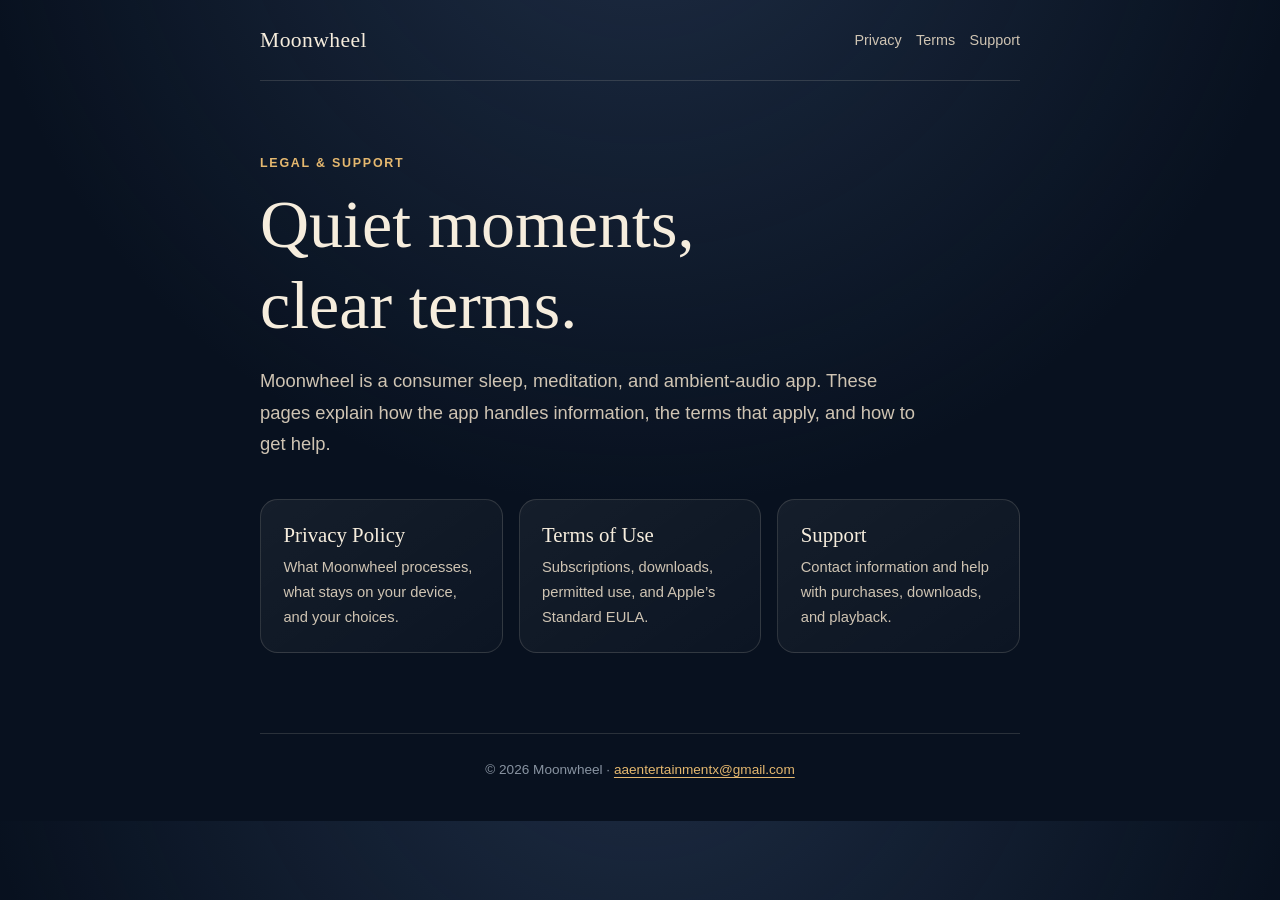
==== index.html @ ae5163ce "Add Moonwheel App Store legal and support pages" ====
<!doctype html>
<html lang="en">
<head>
  <meta charset="utf-8">
  <meta name="viewport" content="width=device-width, initial-scale=1">
  <meta name="description" content="Privacy, terms, and support information for the Moonwheel app.">
  <title>Moonwheel · Legal &amp; Support</title>
  <link rel="stylesheet" href="styles.css">
</head>
<body>
  <header class="site-header">
    <a class="brand" href="index.html">Moonwheel</a>
    <nav aria-label="Legal and support">
      <a href="privacy.html">Privacy</a>
      <a href="terms.html">Terms</a>
      <a href="support.html">Support</a>
    </nav>
  </header>
  <main>
    <p class="eyebrow">Legal &amp; support</p>
    <h1>Quiet moments,<br>clear terms.</h1>
    <p class="lede">Moonwheel is a consumer sleep, meditation, and ambient-audio app. These pages explain how the app handles information, the terms that apply, and how to get help.</p>
    <div class="grid">
      <a class="card" href="privacy.html">
        <h2>Privacy Policy</h2>
        <p>What Moonwheel processes, what stays on your device, and your choices.</p>
      </a>
      <a class="card" href="terms.html">
        <h2>Terms of Use</h2>
        <p>Subscriptions, downloads, permitted use, and Apple’s Standard EULA.</p>
      </a>
      <a class="card" href="support.html">
        <h2>Support</h2>
        <p>Contact information and help with purchases, downloads, and playback.</p>
      </a>
    </div>
  </main>
  <footer class="site-footer">© 2026 Moonwheel · <a href="mailto:aaentertainmentx@gmail.com">aaentertainmentx@gmail.com</a></footer>
</body>
</html>
---- styles.css ----
:root {
  color-scheme: dark;
  --navy: #08111f;
  --navy-soft: #101c2d;
  --cream: #f6eddd;
  --cream-muted: #cfc4b3;
  --gold: #e5b86f;
  --gold-soft: rgba(229, 184, 111, 0.16);
  --line: rgba(246, 237, 221, 0.14);
  --max-width: 760px;
}

* { box-sizing: border-box; }

html { scroll-behavior: smooth; }

body {
  margin: 0;
  background:
    radial-gradient(circle at 50% -20%, rgba(66, 91, 130, 0.38), transparent 42rem),
    var(--navy);
  color: var(--cream);
  font-family: Inter, ui-sans-serif, -apple-system, BlinkMacSystemFont, "Segoe UI", sans-serif;
  font-size: 17px;
  line-height: 1.7;
}

a { color: var(--gold); text-underline-offset: 0.2em; }
a:hover { color: #f4ce91; }

.site-header,
.site-footer,
main {
  width: min(calc(100% - 2rem), var(--max-width));
  margin-inline: auto;
}

.site-header {
  display: flex;
  align-items: center;
  justify-content: space-between;
  gap: 1rem;
  padding: 1.35rem 0;
  border-bottom: 1px solid var(--line);
}

.brand {
  color: var(--cream);
  font-family: Georgia, "Times New Roman", serif;
  font-size: 1.35rem;
  letter-spacing: 0.02em;
  text-decoration: none;
}

nav { display: flex; flex-wrap: wrap; gap: 0.9rem; }
nav a { color: var(--cream-muted); font-size: 0.9rem; text-decoration: none; }
nav a[aria-current="page"] { color: var(--gold); }

main { padding: 4.5rem 0 5rem; }

.eyebrow {
  margin: 0 0 0.6rem;
  color: var(--gold);
  font-size: 0.78rem;
  font-weight: 700;
  letter-spacing: 0.14em;
  text-transform: uppercase;
}

h1, h2, h3 {
  font-family: Georgia, "Times New Roman", serif;
  font-weight: 500;
  line-height: 1.2;
}

h1 { margin: 0 0 1rem; font-size: clamp(2.4rem, 8vw, 4.25rem); }
h2 { margin: 3rem 0 0.75rem; font-size: 1.65rem; }
h3 { margin: 1.8rem 0 0.45rem; font-size: 1.15rem; }
p, ul { color: var(--cream-muted); }
strong { color: var(--cream); }

.lede { max-width: 42rem; font-size: 1.15rem; }
.updated { color: #9ea8b5; font-size: 0.9rem; }

.notice,
.card {
  border: 1px solid var(--line);
  border-radius: 1.1rem;
  background: linear-gradient(145deg, rgba(255,255,255,0.055), rgba(255,255,255,0.018));
}

.notice { margin: 2rem 0; padding: 1.2rem 1.35rem; }
.notice p { margin: 0; }

.grid {
  display: grid;
  grid-template-columns: repeat(3, 1fr);
  gap: 1rem;
  margin-top: 2.5rem;
}

.card { display: block; padding: 1.4rem; color: inherit; text-decoration: none; }
.card:hover { border-color: rgba(229, 184, 111, 0.45); background: var(--gold-soft); }
.card h2 { margin: 0 0 0.45rem; font-size: 1.3rem; }
.card p { margin: 0; font-size: 0.92rem; }

li + li { margin-top: 0.5rem; }

.site-footer {
  padding: 1.5rem 0 2.5rem;
  border-top: 1px solid var(--line);
  color: #8994a2;
  font-size: 0.85rem;
  text-align: center;
}

@media (max-width: 680px) {
  .site-header { align-items: flex-start; flex-direction: column; }
  main { padding-top: 3rem; }
  .grid { grid-template-columns: 1fr; }
}
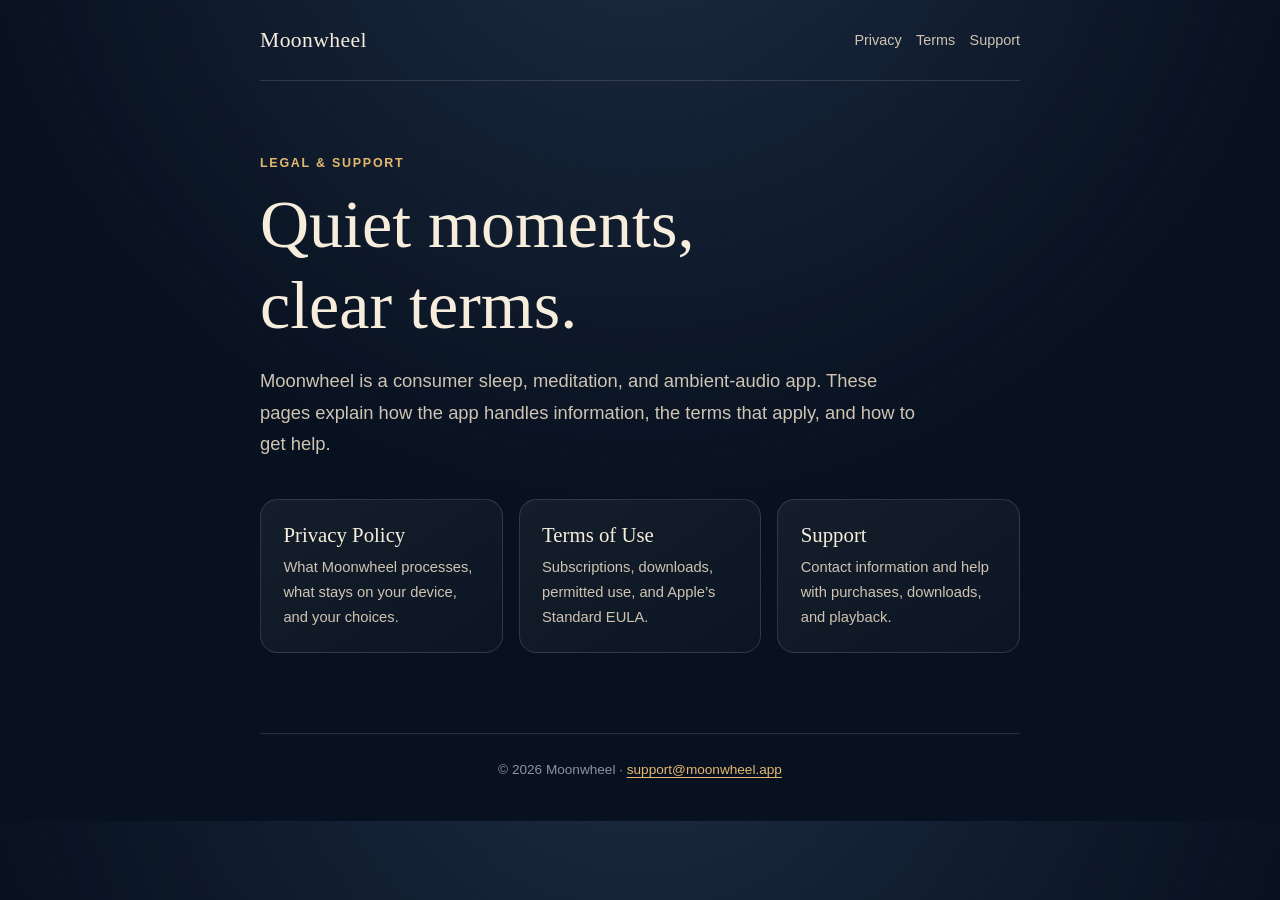
==== commit 50f248c8: "Use support@moonwheel.app as the contact address Co-Authored-By: Claude Opus 5.5 <noreply@anthropic." ====
--- a/index.html
+++ b/index.html
@@ -35,7 +35,7 @@
       </a>
     </div>
   </main>
-  <footer class="site-footer">© 2026 Moonwheel · <a href="mailto:aaentertainmentx@gmail.com">aaentertainmentx@gmail.com</a></footer>
+  <footer class="site-footer">© 2026 Moonwheel · <a href="mailto:support@moonwheel.app">support@moonwheel.app</a></footer>
 </body>
 </html>
 
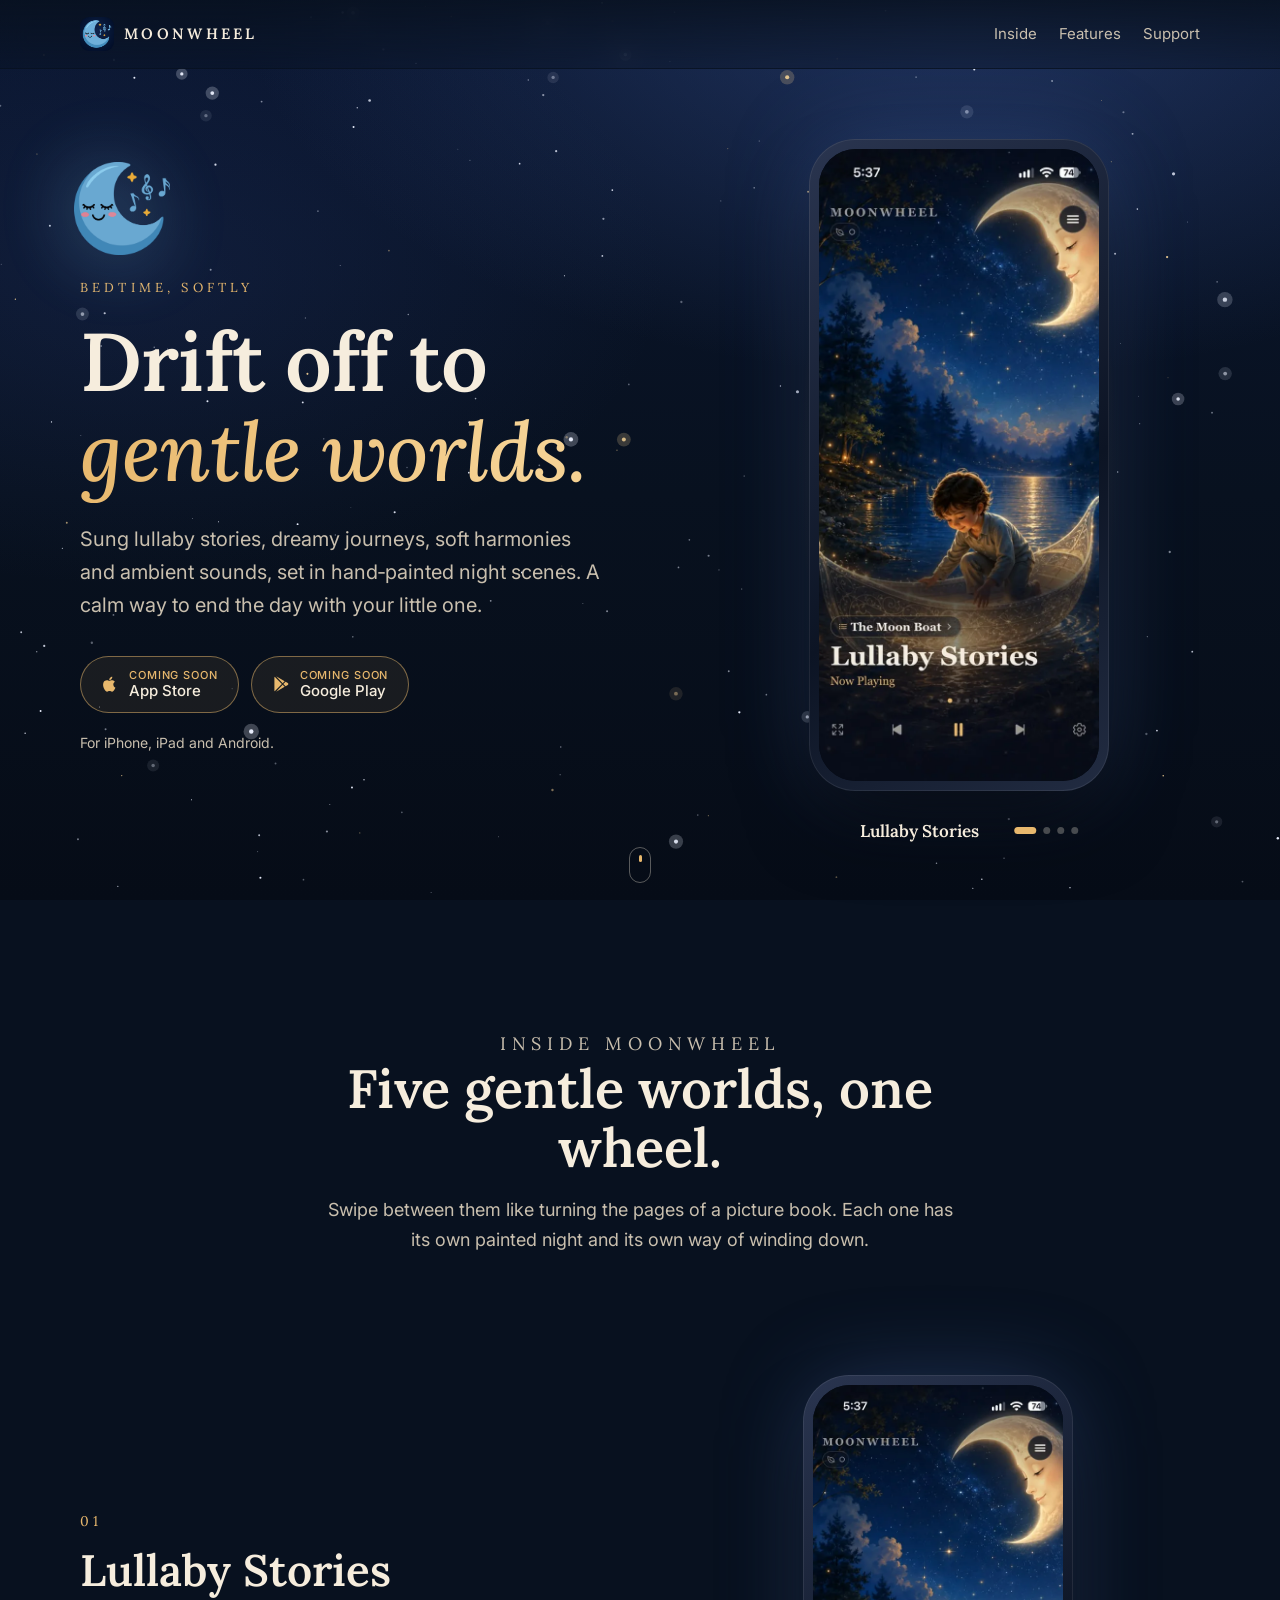
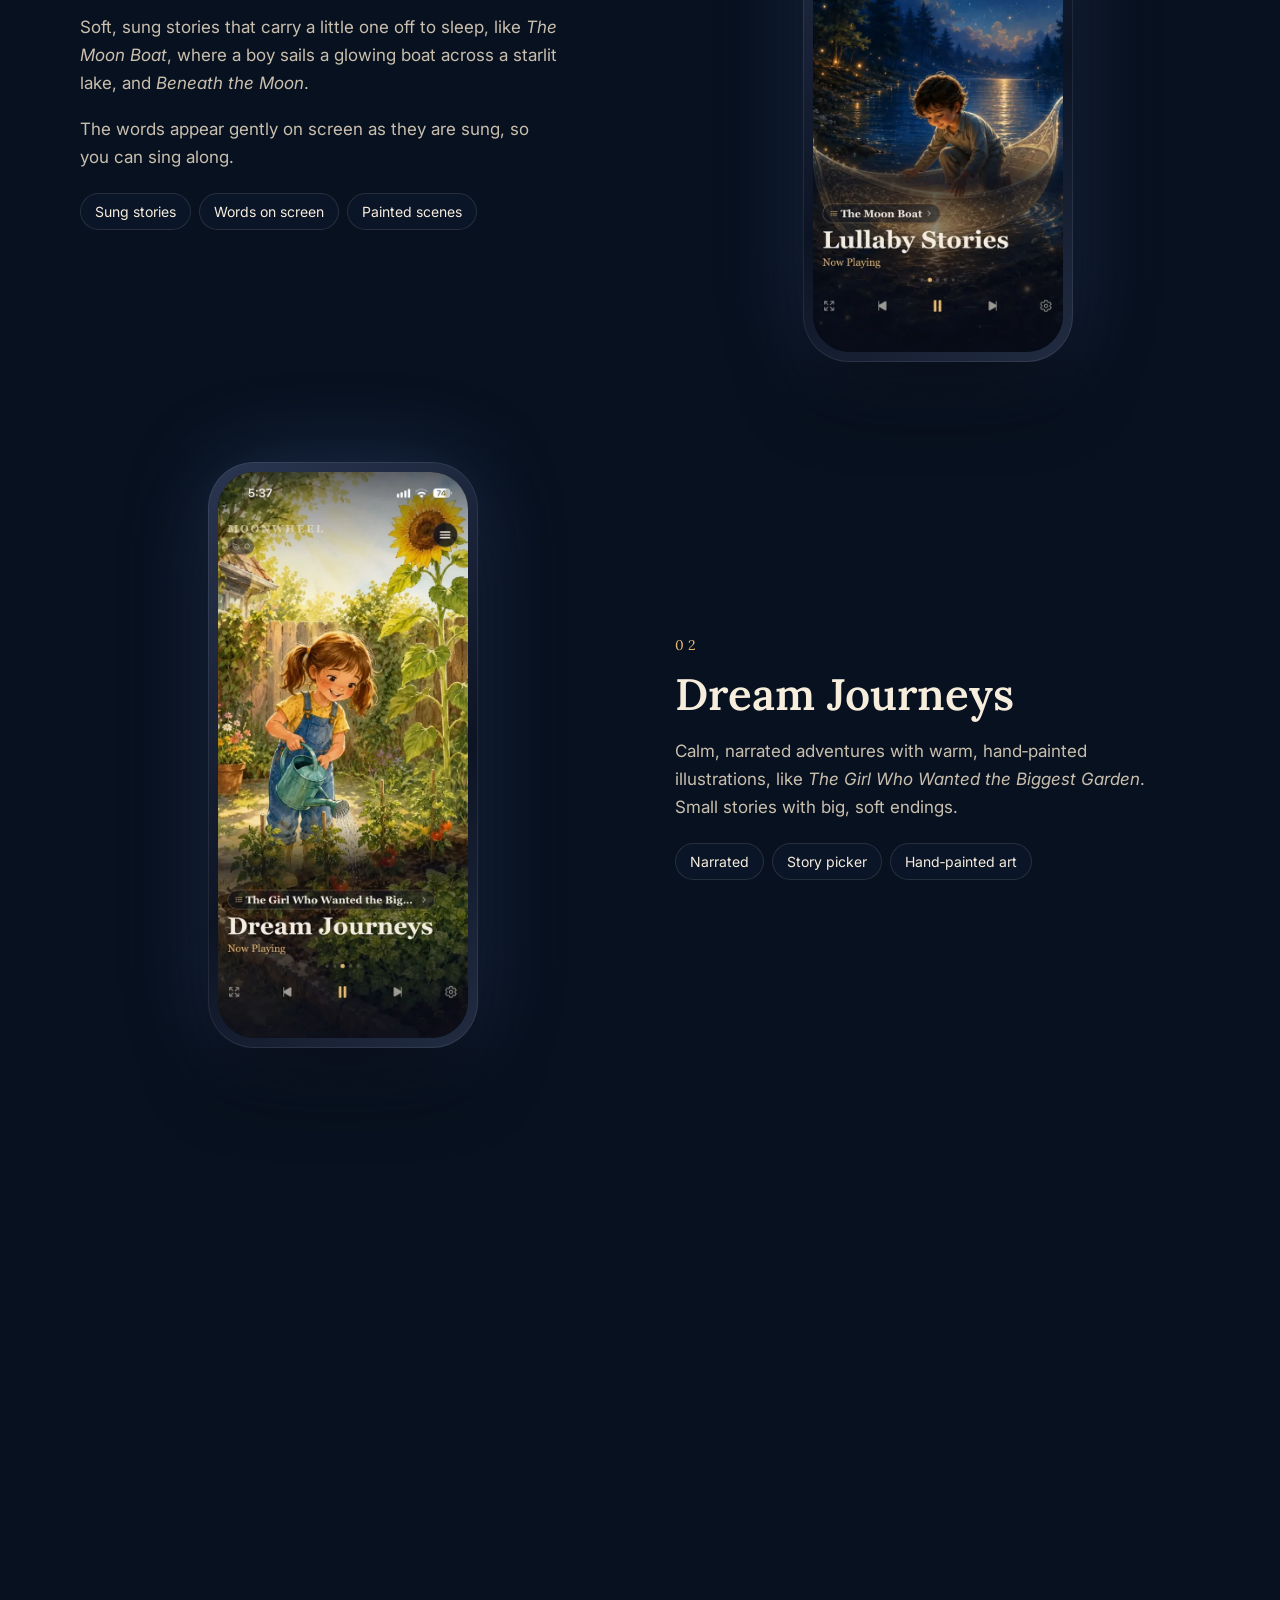
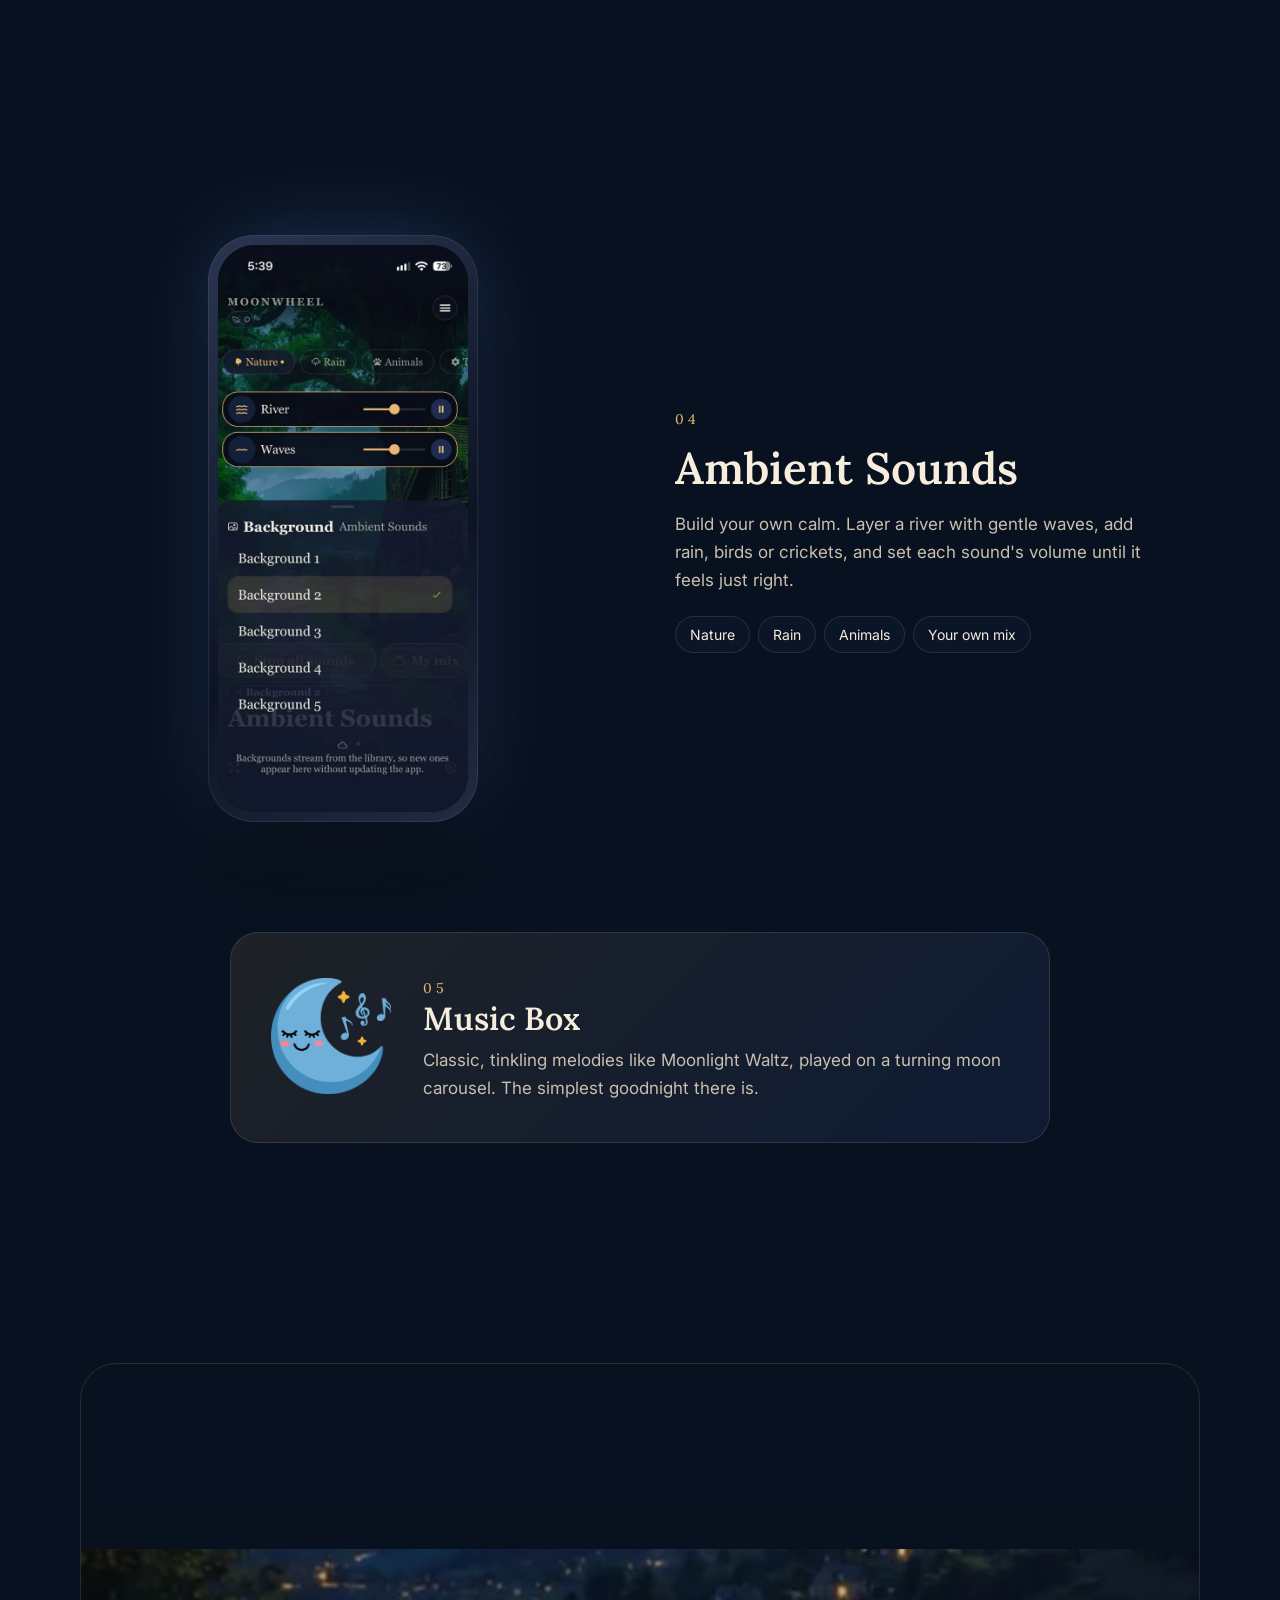
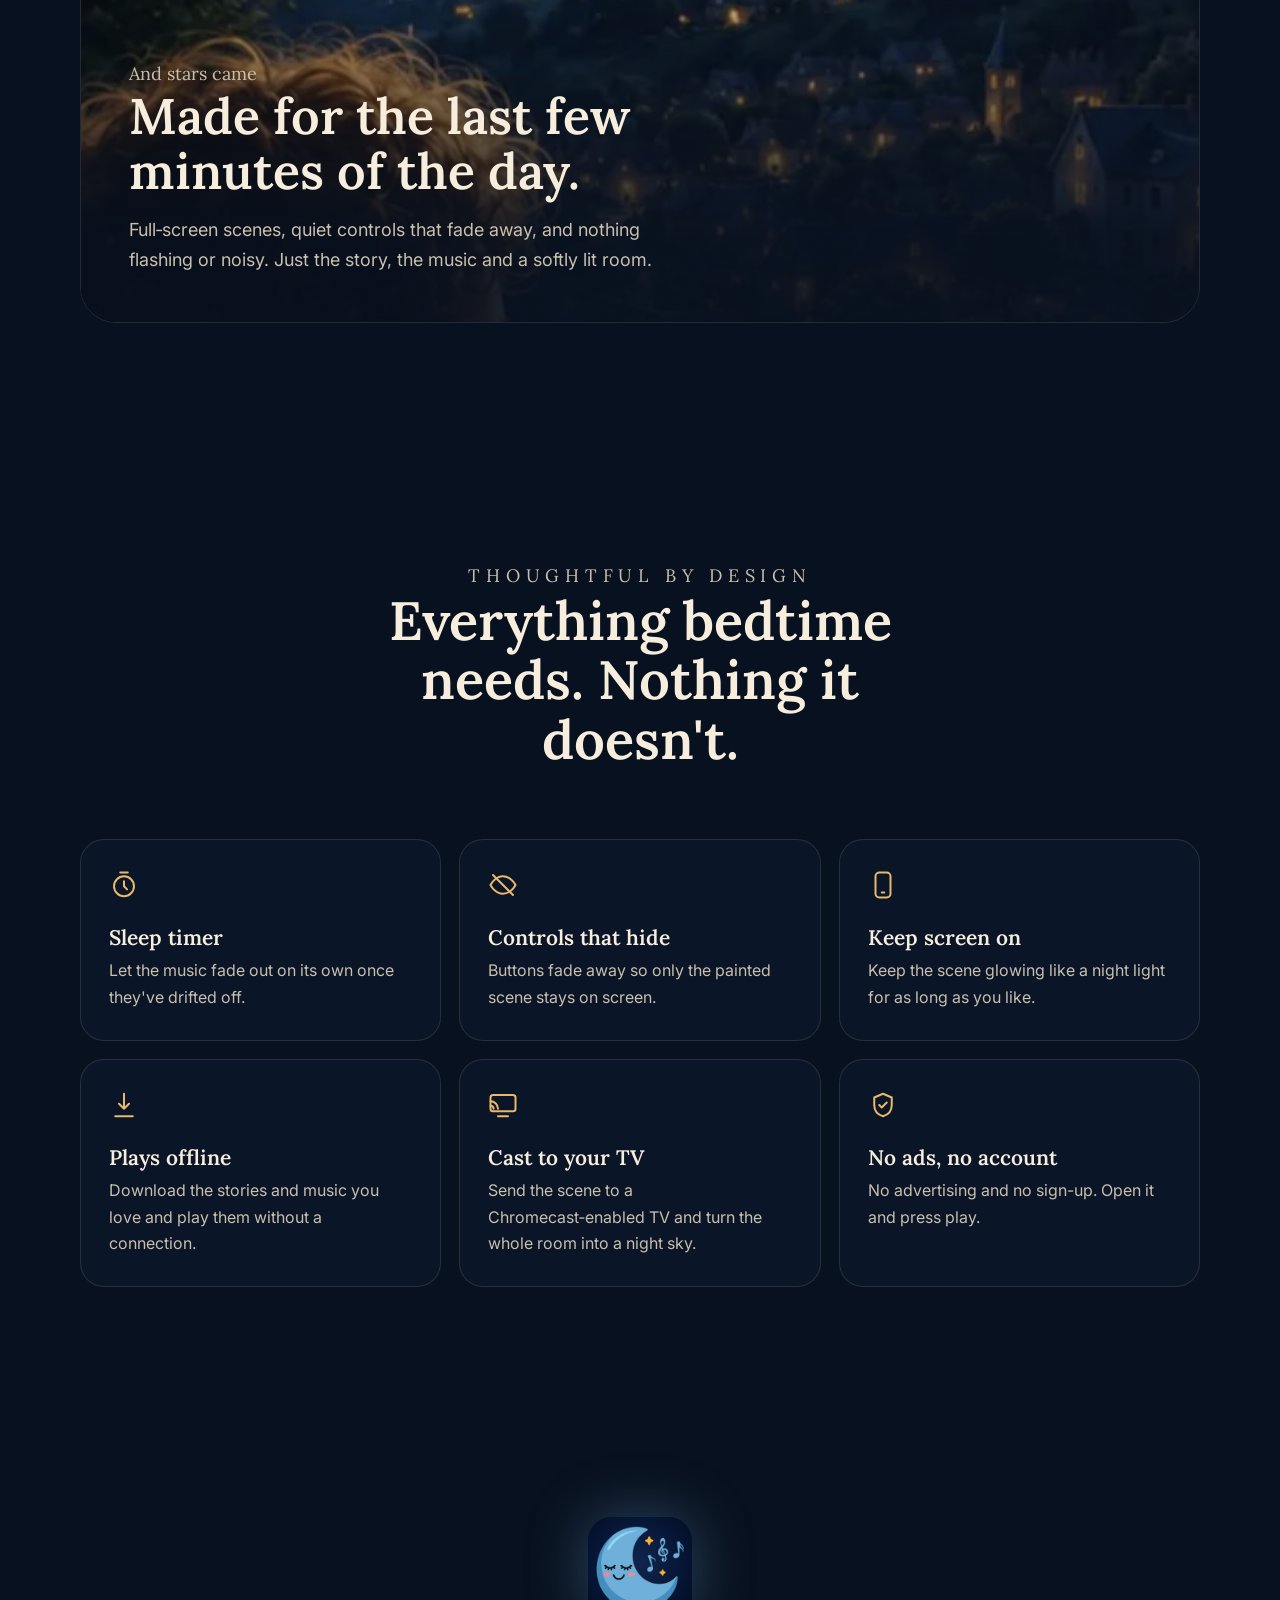
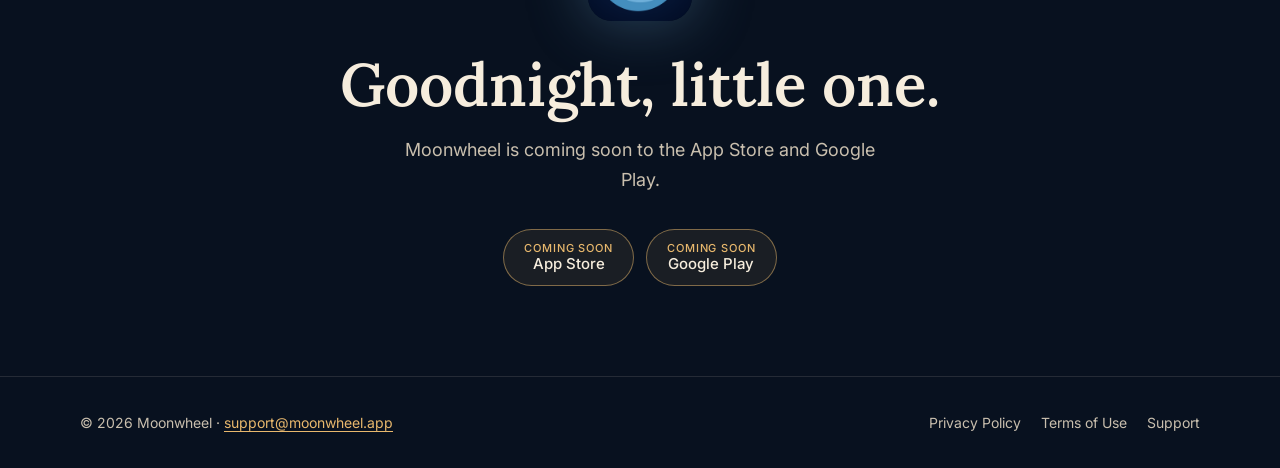
==== commit b5f1fa08: "Add an animated Moonwheel home page; move the legal hub to /legal Co-Authored-By: Claude Opus 5.5 <n" ====
--- a/index.html
+++ b/index.html
@@ -2,40 +2,657 @@
 <html lang="en">
 <head>
   <meta charset="utf-8">
-  <meta name="viewport" content="width=device-width, initial-scale=1">
-  <meta name="description" content="Privacy, terms, and support information for the Moonwheel app.">
-  <title>Moonwheel · Legal &amp; Support</title>
-  <link rel="stylesheet" href="styles.css">
+  <meta name="viewport" content="width=device-width, initial-scale=1, viewport-fit=cover">
+  <title>Moonwheel · Gentle bedtime stories &amp; sleep sounds</title>
+  <meta name="description" content="Moonwheel is a calm bedtime app for little ones: sung lullaby stories, narrated dream journeys, soothing harmonies, ambient sounds and a music box, set in hand-painted night scenes.">
+  <meta name="theme-color" content="#08111f">
+  <meta property="og:title" content="Moonwheel · Gentle bedtime stories & sleep sounds">
+  <meta property="og:description" content="Sung lullaby stories, dream journeys, soft harmonies and ambient sounds in hand-painted night scenes.">
+  <meta property="og:image" content="https://moonwheel.app/assets/og.jpg">
+  <meta property="og:url" content="https://moonwheel.app/">
+  <meta name="twitter:card" content="summary_large_image">
+  <link rel="icon" href="assets/favicon.png">
+  <link rel="apple-touch-icon" href="assets/apple-touch-icon.png">
+  <link rel="preconnect" href="https://fonts.googleapis.com">
+  <link rel="preconnect" href="https://fonts.gstatic.com" crossorigin>
+  <link href="https://fonts.googleapis.com/css2?family=Lora:ital,wght@0,500;0,600;0,700;1,500&family=Inter:wght@400;500;600&display=swap" rel="stylesheet">
+  <link rel="preload" as="image" href="assets/lullaby-stories.webp">
+  <style>
+    :root {
+      color-scheme: dark;
+      --night: #08111f;
+      --night-2: #0d1a2f;
+      --night-3: #14264a;
+      --cream: #f6eddd;
+      --cream-muted: #c9bfae;
+      --gold: #e8b86d;
+      --gold-bright: #f6d395;
+      --gold-glow: rgba(232, 184, 109, 0.35);
+      --line: rgba(246, 237, 221, 0.12);
+      --glass: rgba(13, 26, 47, 0.55);
+      --serif: "Lora", Georgia, "Times New Roman", serif;
+      --sans: "Inter", ui-sans-serif, -apple-system, BlinkMacSystemFont, "Segoe UI", sans-serif;
+      --max: 1120px;
+    }
+
+    * { box-sizing: border-box; }
+    html { scroll-behavior: smooth; }
+    body {
+      margin: 0;
+      background: var(--night);
+      color: var(--cream);
+      font-family: var(--sans);
+      font-size: 17px;
+      line-height: 1.65;
+      overflow-x: hidden;
+      -webkit-font-smoothing: antialiased;
+    }
+    main { overflow-x: clip; }
+    img { display: block; max-width: 100%; }
+    a { color: var(--gold); text-underline-offset: 0.2em; }
+    a:hover { color: var(--gold-bright); }
+
+    /* ---------- Sky ---------- */
+    .sky {
+      position: fixed;
+      inset: 0;
+      z-index: -2;
+      background:
+        radial-gradient(ellipse 80% 60% at 75% 0%, rgba(58, 86, 150, 0.45), transparent 70%),
+        radial-gradient(ellipse 60% 50% at 10% 30%, rgba(40, 60, 120, 0.25), transparent 70%),
+        linear-gradient(180deg, #0a1630 0%, var(--night) 55%, #060c17 100%);
+    }
+    #stars { position: fixed; inset: 0; z-index: -1; width: 100%; height: 100%; pointer-events: none; }
+
+    .wrap { width: min(calc(100% - 32px), var(--max)); margin-inline: auto; }
+
+    /* ---------- Header ---------- */
+    .top {
+      position: sticky;
+      top: 0;
+      z-index: 20;
+      backdrop-filter: blur(14px);
+      -webkit-backdrop-filter: blur(14px);
+      background: linear-gradient(180deg, rgba(8, 17, 31, 0.85), rgba(8, 17, 31, 0.35));
+      border-bottom: 1px solid transparent;
+      transition: border-color 0.4s;
+    }
+    .top.scrolled { border-bottom-color: var(--line); }
+    .top .wrap { display: flex; align-items: center; justify-content: space-between; height: 68px; }
+    .wordmark {
+      display: flex; align-items: center; gap: 10px;
+      color: var(--cream); text-decoration: none;
+      font-family: var(--serif); font-weight: 600; letter-spacing: 0.22em; font-size: 15px;
+    }
+    .wordmark img { width: 34px; height: 34px; border-radius: 9px; }
+    .top nav { display: flex; gap: 22px; font-size: 15px; }
+    .top nav a { color: var(--cream-muted); text-decoration: none; }
+    .top nav a:hover { color: var(--cream); }
+
+    /* ---------- Hero ---------- */
+    .hero {
+      position: relative;
+      min-height: calc(100vh - 68px);
+      min-height: calc(100svh - 68px);
+      display: grid;
+      grid-template-columns: 1.1fr 0.9fr;
+      align-items: center;
+      gap: 48px;
+      padding: 40px 0 80px;
+    }
+    .moon {
+      width: 96px;
+      height: auto;
+      margin: 0 0 22px -6px;
+      opacity: 0.95;
+      filter: drop-shadow(0 0 40px rgba(112, 176, 220, 0.45));
+      animation: bob 9s ease-in-out infinite;
+      pointer-events: none;
+    }
+    .eyebrow {
+      font-family: var(--serif);
+      letter-spacing: 0.32em;
+      text-transform: uppercase;
+      font-size: 13px;
+      color: var(--gold);
+      margin: 0 0 18px;
+    }
+    h1, h2, h3 { font-family: var(--serif); font-weight: 600; line-height: 1.1; margin: 0; }
+    .hero h1 { font-size: clamp(44px, 6.4vw, 82px); letter-spacing: -0.01em; }
+    .hero h1 em {
+      font-style: italic; font-weight: 500;
+      background: linear-gradient(100deg, var(--gold) 0%, var(--gold-bright) 45%, var(--gold) 90%);
+      background-size: 200% 100%;
+      -webkit-background-clip: text; background-clip: text; color: transparent;
+      animation: shimmer 7s ease-in-out infinite;
+    }
+    .hero .lede { font-size: clamp(17px, 1.6vw, 20px); color: var(--cream-muted); max-width: 33rem; margin: 26px 0 34px; }
+    .stores { display: flex; flex-wrap: wrap; gap: 12px; align-items: center; }
+    .store {
+      display: inline-flex; align-items: center; gap: 10px;
+      padding: 12px 20px;
+      border-radius: 999px;
+      border: 1px solid rgba(232, 184, 109, 0.5);
+      background: rgba(232, 184, 109, 0.08);
+      color: var(--cream);
+      font-weight: 500; font-size: 15px;
+      text-decoration: none;
+    }
+    .store svg { width: 18px; height: 18px; fill: var(--gold); flex: none; }
+    .store small { display: block; font-size: 11px; color: var(--gold); letter-spacing: 0.08em; text-transform: uppercase; line-height: 1.2; }
+    .store span { line-height: 1.2; }
+    .note { margin-top: 18px; font-size: 14px; color: var(--cream-muted); }
+
+    /* ---------- Phone ---------- */
+    .phone {
+      position: relative;
+      width: min(300px, 78vw);
+      aspect-ratio: 600 / 1304;
+      border-radius: 46px;
+      padding: 10px;
+      background: linear-gradient(145deg, #2a3550, #0c1424 60%, #222c42);
+      box-shadow:
+        0 0 0 1px rgba(255, 255, 255, 0.08) inset,
+        0 40px 80px -20px rgba(0, 0, 0, 0.7),
+        0 0 90px -10px rgba(90, 130, 210, 0.35);
+    }
+    .phone .screen { position: relative; width: 100%; height: 100%; border-radius: 37px; overflow: hidden; background: #050a14; }
+    .phone .screen img { position: absolute; inset: 0; width: 100%; height: 100%; object-fit: cover; }
+    .hero-phone { justify-self: center; position: relative; animation: float 8s ease-in-out infinite; }
+    .hero-phone::before {
+      content: ""; position: absolute; inset: -18% -30%; z-index: -1;
+      background: radial-gradient(closest-side, rgba(232, 184, 109, 0.22), transparent 70%);
+      animation: breathe 6s ease-in-out infinite;
+    }
+    .slides img { opacity: 0; transform: scale(1.06); transition: opacity 1.4s ease, transform 7s ease; }
+    .slides img.on { opacity: 1; transform: scale(1); }
+    .slide-label {
+      position: absolute; left: 50%; bottom: -54px; transform: translateX(-50%);
+      display: flex; align-items: center; gap: 14px; white-space: nowrap;
+    }
+    .slide-label b { font-family: var(--serif); font-weight: 600; font-size: 17px; min-width: 9.5em; text-align: center; transition: opacity 0.5s; }
+    .dots { display: flex; gap: 7px; }
+    .dots button {
+      width: 7px; height: 7px; padding: 0; border: 0; border-radius: 99px;
+      background: rgba(246, 237, 221, 0.28); cursor: pointer; transition: width 0.4s, background 0.4s;
+    }
+    .dots button.on { width: 22px; background: var(--gold); }
+    .scroll-cue {
+      position: absolute; left: 50%; bottom: 18px; transform: translateX(-50%);
+      width: 22px; height: 36px; border: 1.5px solid rgba(246, 237, 221, 0.35); border-radius: 12px;
+    }
+    .scroll-cue::after {
+      content: ""; position: absolute; left: 50%; top: 7px; width: 3px; height: 7px; margin-left: -1.5px;
+      border-radius: 2px; background: var(--gold); animation: cue 2.2s ease-in-out infinite;
+    }
+
+    /* ---------- Sections ---------- */
+    section { padding: 110px 0; }
+    .section-head { text-align: center; max-width: 40rem; margin: 0 auto 70px; }
+    .section-head h2 { font-size: clamp(34px, 4.4vw, 54px); }
+    .section-head p { color: var(--cream-muted); font-size: 18px; margin: 18px 0 0; }
+
+    .world {
+      display: grid;
+      grid-template-columns: 1fr 1fr;
+      align-items: center;
+      gap: 70px;
+      padding: 50px 0;
+    }
+    .world:nth-of-type(even) .world-copy { order: 2; }
+    .world .phone { justify-self: center; width: min(270px, 70vw); }
+    .world-num { font-family: var(--serif); color: var(--gold); font-size: 14px; letter-spacing: 0.3em; }
+    .world h3 { font-size: clamp(30px, 3.6vw, 44px); margin: 12px 0 18px; }
+    .world p { color: var(--cream-muted); margin: 0 0 18px; max-width: 30rem; }
+    .chips { display: flex; flex-wrap: wrap; gap: 8px; margin-top: 22px; }
+    .chip {
+      padding: 6px 14px; border-radius: 999px; font-size: 14px;
+      border: 1px solid var(--line); background: var(--glass); color: var(--cream);
+    }
+
+    .musicbox {
+      margin: 60px auto 0;
+      max-width: 820px;
+      display: grid;
+      grid-template-columns: auto 1fr;
+      gap: 32px;
+      align-items: center;
+      padding: 40px;
+      border-radius: 28px;
+      border: 1px solid var(--line);
+      background: linear-gradient(135deg, rgba(232, 184, 109, 0.1), rgba(20, 38, 74, 0.5));
+    }
+    .musicbox .notes { position: relative; width: 120px; height: 120px; }
+    .musicbox .notes img { width: 120px; height: auto; animation: sway 6s ease-in-out infinite; }
+    .musicbox .notes i {
+      position: absolute; font-style: normal; color: var(--gold); font-size: 22px; opacity: 0;
+      animation: note 4.5s ease-in infinite;
+    }
+    .musicbox .notes i:nth-child(2) { left: 70%; top: 10%; animation-delay: 0s; }
+    .musicbox .notes i:nth-child(3) { left: 85%; top: 35%; animation-delay: 1.5s; }
+    .musicbox .notes i:nth-child(4) { left: 60%; top: 0; animation-delay: 3s; }
+    .musicbox h3 { font-size: 32px; margin-bottom: 10px; }
+    .musicbox p { margin: 0; color: var(--cream-muted); }
+
+    /* ---------- Read along ---------- */
+    .readalong {
+      position: relative;
+      border-radius: 36px;
+      overflow: hidden;
+      min-height: 560px;
+      display: flex;
+      align-items: flex-end;
+      border: 1px solid var(--line);
+    }
+    .readalong > img {
+      position: absolute; inset: 0; width: 100%; height: 100%; object-fit: cover; object-position: 50% 30%;
+      transform: scale(1.08); transition: transform 0.2s linear; will-change: transform;
+    }
+    .readalong::after {
+      content: ""; position: absolute; inset: 0;
+      background: linear-gradient(180deg, rgba(8, 17, 31, 0) 25%, rgba(8, 17, 31, 0.92) 85%);
+    }
+    .readalong .copy { position: relative; z-index: 1; padding: 48px; max-width: 40rem; }
+    .readalong h2 { font-size: clamp(32px, 4vw, 50px); }
+    .readalong p { color: var(--cream-muted); font-size: 18px; margin: 16px 0 0; }
+    .lyric {
+      font-family: var(--serif); font-size: clamp(22px, 2.6vw, 30px); color: var(--cream);
+      margin: 0 0 26px; min-height: 1.4em;
+    }
+    .lyric span { opacity: 0; display: inline-block; transform: translateY(8px); transition: opacity 0.5s, transform 0.5s; }
+    .lyric span.on { opacity: 1; transform: none; }
+
+    /* ---------- Features ---------- */
+    .features { display: grid; grid-template-columns: repeat(3, 1fr); gap: 18px; }
+    .feature {
+      padding: 30px 28px; border-radius: 24px;
+      border: 1px solid var(--line); background: var(--glass);
+      transition: transform 0.4s ease, border-color 0.4s ease;
+    }
+    .feature:hover { transform: translateY(-4px); border-color: rgba(232, 184, 109, 0.4); }
+    .feature svg { width: 30px; height: 30px; stroke: var(--gold); fill: none; stroke-width: 1.6; stroke-linecap: round; stroke-linejoin: round; }
+    .feature h3 { font-size: 21px; margin: 18px 0 8px; }
+    .feature p { margin: 0; color: var(--cream-muted); font-size: 16px; }
+
+    /* ---------- Closing ---------- */
+    .closing { text-align: center; padding: 120px 0 90px; }
+    .closing .app-icon {
+      width: 104px; height: 104px; border-radius: 24px; margin: 0 auto 30px;
+      box-shadow: 0 0 60px rgba(112, 176, 220, 0.35); animation: bob 8s ease-in-out infinite;
+    }
+    .closing h2 { font-size: clamp(36px, 5vw, 60px); }
+    .closing p { color: var(--cream-muted); font-size: 18px; margin: 18px auto 34px; max-width: 32rem; }
+    .closing .stores { justify-content: center; }
+
+    footer { border-top: 1px solid var(--line); padding: 34px 0 calc(34px + env(safe-area-inset-bottom)); font-size: 14px; color: var(--cream-muted); }
+    footer .wrap { display: flex; flex-wrap: wrap; justify-content: space-between; gap: 16px; }
+    footer nav { display: flex; flex-wrap: wrap; gap: 20px; }
+    footer nav a { color: var(--cream-muted); text-decoration: none; }
+    footer nav a:hover { color: var(--cream); }
+
+    /* ---------- Reveal ---------- */
+    .reveal { opacity: 0; transform: translateY(36px); transition: opacity 1s ease, transform 1s cubic-bezier(0.2, 0.7, 0.2, 1); }
+    .reveal.in { opacity: 1; transform: none; }
+    .reveal.d1 { transition-delay: 0.12s; }
+    .reveal.d2 { transition-delay: 0.24s; }
+
+    @keyframes float { 0%, 100% { transform: translateY(0) rotate(-1deg); } 50% { transform: translateY(-16px) rotate(1deg); } }
+    @keyframes bob { 0%, 100% { transform: translateY(0) rotate(-4deg); } 50% { transform: translateY(-12px) rotate(3deg); } }
+    @keyframes sway { 0%, 100% { transform: rotate(-6deg); } 50% { transform: rotate(6deg); } }
+    @keyframes breathe { 0%, 100% { opacity: 0.6; transform: scale(0.95); } 50% { opacity: 1; transform: scale(1.05); } }
+    @keyframes shimmer { 0%, 100% { background-position: 0% 50%; } 50% { background-position: 100% 50%; } }
+    @keyframes cue { 0% { opacity: 0; transform: translateY(0); } 30% { opacity: 1; } 100% { opacity: 0; transform: translateY(12px); } }
+    @keyframes note {
+      0% { opacity: 0; transform: translate(0, 10px) rotate(-10deg); }
+      20% { opacity: 1; }
+      100% { opacity: 0; transform: translate(26px, -50px) rotate(15deg); }
+    }
+
+    /* ---------- Responsive ---------- */
+    @media (max-width: 880px) {
+      .top nav a.hide-sm { display: none; }
+      .hero { grid-template-columns: 1fr; text-align: center; gap: 40px; padding: 30px 0 120px; }
+      .hero .lede { margin-inline: auto; }
+      .hero .stores { justify-content: center; }
+      .moon { width: 84px; margin: 0 auto 18px; }
+      .world { grid-template-columns: 1fr; gap: 36px; text-align: center; padding: 40px 0; }
+      .world:nth-of-type(even) .world-copy { order: 0; }
+      .world p { margin-inline: auto; }
+      .chips { justify-content: center; }
+      .features { grid-template-columns: 1fr 1fr; }
+      .musicbox { grid-template-columns: 1fr; text-align: center; justify-items: center; padding: 32px 24px; }
+      section { padding: 80px 0; }
+      .readalong { min-height: 520px; }
+      .readalong .copy { padding: 30px 24px; }
+      .scroll-cue { display: none; }
+    }
+    @media (max-width: 560px) {
+      .features { grid-template-columns: 1fr; }
+      .top nav { gap: 16px; font-size: 14px; }
+      .wordmark span { display: none; }
+    }
+    @media (prefers-reduced-motion: reduce) {
+      *, *::before, *::after { animation: none !important; transition: none !important; }
+      .reveal { opacity: 1; transform: none; }
+      .lyric span { opacity: 1; transform: none; }
+    }
+  </style>
 </head>
 <body>
-  <header class="site-header">
-    <a class="brand" href="index.html">Moonwheel</a>
-    <nav aria-label="Legal and support">
-      <a href="privacy.html">Privacy</a>
-      <a href="terms.html">Terms</a>
-      <a href="support.html">Support</a>
-    </nav>
+  <div class="sky" aria-hidden="true"></div>
+  <canvas id="stars" aria-hidden="true"></canvas>
+
+  <header class="top" id="top">
+    <div class="wrap">
+      <a class="wordmark" href="/"><img src="assets/app-icon.png" alt="" width="34" height="34"><span>MOONWHEEL</span></a>
+      <nav aria-label="Main">
+        <a class="hide-sm" href="#worlds">Inside</a>
+        <a class="hide-sm" href="#features">Features</a>
+        <a href="support.html">Support</a>
+      </nav>
+    </div>
   </header>
+
   <main>
-    <p class="eyebrow">Legal &amp; support</p>
-    <h1>Quiet moments,<br>clear terms.</h1>
-    <p class="lede">Moonwheel is a consumer sleep, meditation, and ambient-audio app. These pages explain how the app handles information, the terms that apply, and how to get help.</p>
-    <div class="grid">
-      <a class="card" href="privacy.html">
-        <h2>Privacy Policy</h2>
-        <p>What Moonwheel processes, what stays on your device, and your choices.</p>
-      </a>
-      <a class="card" href="terms.html">
-        <h2>Terms of Use</h2>
-        <p>Subscriptions, downloads, permitted use, and Apple’s Standard EULA.</p>
-      </a>
-      <a class="card" href="support.html">
-        <h2>Support</h2>
-        <p>Contact information and help with purchases, downloads, and playback.</p>
-      </a>
+    <div class="wrap">
+      <section class="hero" aria-labelledby="hero-title">
+        <div>
+          <img class="moon" src="assets/moon.png" alt="" width="512" height="495">
+          <p class="eyebrow reveal">Bedtime, softly</p>
+          <h1 id="hero-title" class="reveal d1">Drift off to <em>gentle&nbsp;worlds.</em></h1>
+          <p class="lede reveal d2">Sung lullaby stories, dreamy journeys, soft harmonies and ambient sounds, set in hand‑painted night scenes. A calm way to end the day with your little one.</p>
+          <div class="stores reveal d2">
+            <span class="store" aria-label="Coming soon on the App Store">
+              <svg viewBox="0 0 24 24" aria-hidden="true"><path d="M16.4 12.6c0-2.4 2-3.6 2.1-3.7-1.2-1.7-3-1.9-3.6-2-1.5-.2-3 .9-3.8.9-.8 0-2-.9-3.3-.9-1.7 0-3.3 1-4.2 2.5-1.8 3.1-.5 7.7 1.3 10.2.9 1.2 1.9 2.6 3.2 2.6 1.3-.1 1.8-.8 3.3-.8s2 .8 3.3.8c1.4 0 2.3-1.3 3.1-2.5 1-1.4 1.4-2.8 1.4-2.9 0 0-2.8-1-2.8-4.2zM14 5.3c.7-.8 1.2-2 1-3.1-1 0-2.2.7-2.9 1.5-.6.7-1.2 1.9-1 3 1.1.1 2.2-.6 2.9-1.4z"/></svg>
+              <span><small>Coming soon</small>App Store</span>
+            </span>
+            <span class="store" aria-label="Coming soon on Google Play">
+              <svg viewBox="0 0 24 24" aria-hidden="true"><path d="M3.6 2.3c-.3.3-.4.7-.4 1.2v17c0 .5.1.9.4 1.2l9.6-9.7-9.6-9.7zm10.6 10.7 2.7 2.7-11.4 6.5 8.7-9.2zm0-2L5.5 1.8l11.4 6.5-2.7 2.7zm3.9-1.9 3 1.7c.9.5.9 1.9 0 2.4l-3 1.7-3-2.9 3-2.9z"/></svg>
+              <span><small>Coming soon</small>Google Play</span>
+            </span>
+          </div>
+          <p class="note reveal d2">For iPhone, iPad and Android.</p>
+        </div>
+
+        <div class="hero-phone reveal d1">
+          <div class="phone">
+            <div class="screen slides" id="slides">
+              <img class="on" src="assets/lullaby-stories.webp" alt="Lullaby Stories: a child in a glowing moon boat on a starlit lake" data-label="Lullaby Stories">
+              <img src="assets/dream-journeys.webp" alt="Dream Journeys: a girl watering her sunflower garden" data-label="Dream Journeys" loading="lazy">
+              <img src="assets/harmonies.webp" alt="Harmonies: a sleep music playlist over a rainy window scene" data-label="Harmonies" loading="lazy">
+              <img src="assets/read-along.webp" alt="Words of a lullaby shown over a child watching a moonlit village" data-label="Read Along" loading="lazy">
+            </div>
+          </div>
+          <div class="slide-label" aria-live="polite">
+            <b id="slide-name">Lullaby Stories</b>
+            <div class="dots" id="dots"></div>
+          </div>
+        </div>
+        <a class="scroll-cue" href="#worlds" aria-label="Scroll to see more"></a>
+      </section>
     </div>
+
+    <section id="worlds">
+      <div class="wrap">
+        <div class="section-head reveal">
+          <p class="eyebrow">Inside Moonwheel</p>
+          <h2>Five gentle worlds, one wheel.</h2>
+          <p>Swipe between them like turning the pages of a picture book. Each one has its own painted night and its own way of winding down.</p>
+        </div>
+
+        <article class="world">
+          <div class="world-copy reveal">
+            <span class="world-num">01</span>
+            <h3>Lullaby Stories</h3>
+            <p>Soft, sung stories that carry a little one off to sleep, like <em>The Moon Boat</em>, where a boy sails a glowing boat across a starlit lake, and <em>Beneath the Moon</em>.</p>
+            <p>The words appear gently on screen as they are sung, so you can sing along.</p>
+            <div class="chips"><span class="chip">Sung stories</span><span class="chip">Words on screen</span><span class="chip">Painted scenes</span></div>
+          </div>
+          <div class="phone reveal d1"><div class="screen"><img src="assets/lullaby-stories.webp" alt="Lullaby Stories screen" loading="lazy"></div></div>
+        </article>
+
+        <article class="world">
+          <div class="world-copy reveal">
+            <span class="world-num">02</span>
+            <h3>Dream Journeys</h3>
+            <p>Calm, narrated adventures with warm, hand‑painted illustrations, like <em>The Girl Who Wanted the Biggest Garden</em>. Small stories with big, soft endings.</p>
+            <div class="chips"><span class="chip">Narrated</span><span class="chip">Story picker</span><span class="chip">Hand‑painted art</span></div>
+          </div>
+          <div class="phone reveal d1"><div class="screen"><img src="assets/dream-journeys.webp" alt="Dream Journeys screen" loading="lazy"></div></div>
+        </article>
+
+        <article class="world">
+          <div class="world-copy reveal">
+            <span class="world-num">03</span>
+            <h3>Harmonies</h3>
+            <p>Slow, soothing music for every part of the night, grouped into playlists you can loop for as long as you need.</p>
+            <div class="chips"><span class="chip">Sleep</span><span class="chip">Relax</span><span class="chip">Womb Lullabies</span></div>
+          </div>
+          <div class="phone reveal d1"><div class="screen"><img src="assets/harmonies.webp" alt="Harmonies screen" loading="lazy"></div></div>
+        </article>
+
+        <article class="world">
+          <div class="world-copy reveal">
+            <span class="world-num">04</span>
+            <h3>Ambient Sounds</h3>
+            <p>Build your own calm. Layer a river with gentle waves, add rain, birds or crickets, and set each sound's volume until it feels just right.</p>
+            <div class="chips"><span class="chip">Nature</span><span class="chip">Rain</span><span class="chip">Animals</span><span class="chip">Your own mix</span></div>
+          </div>
+          <div class="phone reveal d1"><div class="screen"><img src="assets/ambient-sounds.webp" alt="Ambient Sounds mixer screen" loading="lazy"></div></div>
+        </article>
+
+        <div class="musicbox reveal">
+          <div class="notes" aria-hidden="true">
+            <img src="assets/moon.png" alt="" width="120" height="116">
+            <i>♪</i><i>♫</i><i>♩</i>
+          </div>
+          <div>
+            <span class="world-num">05</span>
+            <h3>Music Box</h3>
+            <p>Classic, tinkling melodies like Moonlight Waltz, played on a turning moon carousel. The simplest goodnight there is.</p>
+          </div>
+        </div>
+      </div>
+    </section>
+
+    <section aria-labelledby="readalong-title">
+      <div class="wrap">
+        <div class="readalong reveal" id="readalong">
+          <img src="assets/read-along.webp" alt="" loading="lazy">
+          <div class="copy">
+            <p class="lyric" id="lyric" aria-hidden="true"></p>
+            <h2 id="readalong-title">Made for the last few minutes of the day.</h2>
+            <p>Full‑screen scenes, quiet controls that fade away, and nothing flashing or noisy. Just the story, the music and a softly lit room.</p>
+          </div>
+        </div>
+      </div>
+    </section>
+
+    <section id="features">
+      <div class="wrap">
+        <div class="section-head reveal">
+          <p class="eyebrow">Thoughtful by design</p>
+          <h2>Everything bedtime needs. Nothing it doesn't.</h2>
+        </div>
+        <div class="features">
+          <div class="feature reveal">
+            <svg viewBox="0 0 24 24" aria-hidden="true"><circle cx="12" cy="13" r="8"/><path d="M12 9v4l2.5 2.5M9 2h6"/></svg>
+            <h3>Sleep timer</h3>
+            <p>Let the music fade out on its own once they've drifted off.</p>
+          </div>
+          <div class="feature reveal d1">
+            <svg viewBox="0 0 24 24" aria-hidden="true"><path d="M2 12s3.5-7 10-7 10 7 10 7-3.5 7-10 7S2 12 2 12z"/><path d="M4 4l16 16"/></svg>
+            <h3>Controls that hide</h3>
+            <p>Buttons fade away so only the painted scene stays on screen.</p>
+          </div>
+          <div class="feature reveal d2">
+            <svg viewBox="0 0 24 24" aria-hidden="true"><rect x="6" y="2" width="12" height="20" rx="3"/><path d="M11 18h2"/></svg>
+            <h3>Keep screen on</h3>
+            <p>Keep the scene glowing like a night light for as long as you like.</p>
+          </div>
+          <div class="feature reveal">
+            <svg viewBox="0 0 24 24" aria-hidden="true"><path d="M12 3v12m0 0-4-4m4 4 4-4"/><path d="M5 21h14"/></svg>
+            <h3>Plays offline</h3>
+            <p>Download the stories and music you love and play them without a connection.</p>
+          </div>
+          <div class="feature reveal d1">
+            <svg viewBox="0 0 24 24" aria-hidden="true"><rect x="2" y="4" width="20" height="13" rx="2"/><path d="M8 21h8M2 9a6 6 0 0 1 6 6M2 12.5A2.5 2.5 0 0 1 4.5 15"/></svg>
+            <h3>Cast to your TV</h3>
+            <p>Send the scene to a Chromecast‑enabled TV and turn the whole room into a night sky.</p>
+          </div>
+          <div class="feature reveal d2">
+            <svg viewBox="0 0 24 24" aria-hidden="true"><path d="M12 3l7 3v6c0 4.5-3 7.8-7 9-4-1.2-7-4.5-7-9V6l7-3z"/><path d="M9 12l2 2 4-4"/></svg>
+            <h3>No ads, no account</h3>
+            <p>No advertising and no sign-up. Open it and press play.</p>
+          </div>
+        </div>
+      </div>
+    </section>
+
+    <section class="closing">
+      <div class="wrap reveal">
+        <img class="app-icon" src="assets/app-icon.png" alt="Moonwheel app icon" width="104" height="104">
+        <h2>Goodnight, little one.</h2>
+        <p>Moonwheel is coming soon to the App Store and Google Play.</p>
+        <div class="stores">
+          <span class="store"><span><small>Coming soon</small>App Store</span></span>
+          <span class="store"><span><small>Coming soon</small>Google Play</span></span>
+        </div>
+      </div>
+    </section>
   </main>
-  <footer class="site-footer">© 2026 Moonwheel · <a href="mailto:support@moonwheel.app">support@moonwheel.app</a></footer>
+
+  <footer>
+    <div class="wrap">
+      <span>© 2026 Moonwheel · <a href="mailto:support@moonwheel.app">support@moonwheel.app</a></span>
+      <nav aria-label="Legal">
+        <a href="privacy.html">Privacy Policy</a>
+        <a href="terms.html">Terms of Use</a>
+        <a href="support.html">Support</a>
+      </nav>
+    </div>
+  </footer>
+
+  <script>
+    (function () {
+      var reduce = window.matchMedia('(prefers-reduced-motion: reduce)').matches;
+
+      /* Starfield with twinkle, slow drift and the odd shooting star. */
+      var canvas = document.getElementById('stars');
+      var ctx = canvas.getContext('2d');
+      var stars = [], shooters = [], w, h, dpr;
+      function size() {
+        dpr = Math.min(window.devicePixelRatio || 1, 2);
+        w = window.innerWidth; h = window.innerHeight;
+        canvas.width = w * dpr; canvas.height = h * dpr;
+        ctx.setTransform(dpr, 0, 0, dpr, 0, 0);
+        var count = Math.round(w * h / 5200);
+        stars = [];
+        for (var i = 0; i < count; i++) {
+          stars.push({
+            x: Math.random() * w, y: Math.random() * h,
+            r: Math.random() < 0.08 ? 1.3 + Math.random() : 0.4 + Math.random() * 0.8,
+            p: Math.random() * Math.PI * 2, s: 0.4 + Math.random() * 1.4,
+            gold: Math.random() < 0.18
+          });
+        }
+      }
+      var scrollY = 0;
+      function frame(t) {
+        ctx.clearRect(0, 0, w, h);
+        var off = scrollY * 0.08;
+        for (var i = 0; i < stars.length; i++) {
+          var s = stars[i];
+          var a = reduce ? 0.8 : 0.35 + 0.65 * (0.5 + 0.5 * Math.sin(t / 1000 * s.s + s.p));
+          var y = ((s.y - off * s.r) % h + h) % h;
+          ctx.globalAlpha = a;
+          ctx.fillStyle = s.gold ? '#f6d395' : '#e9eefc';
+          ctx.beginPath(); ctx.arc(s.x, y, s.r, 0, 6.283); ctx.fill();
+          if (s.r > 1.6) {
+            ctx.globalAlpha = a * 0.25;
+            ctx.beginPath(); ctx.arc(s.x, y, s.r * 3.5, 0, 6.283); ctx.fill();
+          }
+        }
+        if (!reduce && Math.random() < 0.004 && shooters.length < 2) {
+          shooters.push({ x: Math.random() * w * 0.8 + w * 0.2, y: Math.random() * h * 0.4, v: 7 + Math.random() * 5, life: 1 });
+        }
+        for (var j = shooters.length - 1; j >= 0; j--) {
+          var m = shooters[j];
+          m.x -= m.v; m.y += m.v * 0.45; m.life -= 0.014;
+          if (m.life <= 0) { shooters.splice(j, 1); continue; }
+          var g = ctx.createLinearGradient(m.x, m.y, m.x + 90, m.y - 40);
+          g.addColorStop(0, 'rgba(246,211,149,' + m.life + ')');
+          g.addColorStop(1, 'rgba(246,211,149,0)');
+          ctx.globalAlpha = 1; ctx.strokeStyle = g; ctx.lineWidth = 1.6;
+          ctx.beginPath(); ctx.moveTo(m.x, m.y); ctx.lineTo(m.x + 90, m.y - 40); ctx.stroke();
+        }
+        ctx.globalAlpha = 1;
+        if (!reduce) requestAnimationFrame(frame);
+      }
+      size(); requestAnimationFrame(frame);
+      window.addEventListener('resize', function () { size(); if (reduce) frame(0); });
+
+      /* Header border + read-along parallax on scroll. */
+      var top = document.getElementById('top');
+      var ra = document.getElementById('readalong');
+      var raImg = ra.querySelector('img');
+      window.addEventListener('scroll', function () {
+        scrollY = window.scrollY;
+        top.classList.toggle('scrolled', scrollY > 10);
+        if (!reduce) {
+          var r = ra.getBoundingClientRect();
+          var k = (r.top + r.height / 2 - h / 2) / h;
+          raImg.style.transform = 'scale(1.12) translateY(' + (k * 40).toFixed(1) + 'px)';
+        }
+      }, { passive: true });
+
+      /* Hero phone slideshow. */
+      var slides = Array.prototype.slice.call(document.querySelectorAll('#slides img'));
+      var dots = document.getElementById('dots');
+      var name = document.getElementById('slide-name');
+      var cur = 0, timer;
+      slides.forEach(function (img, i) {
+        var b = document.createElement('button');
+        b.type = 'button';
+        b.setAttribute('aria-label', 'Show ' + img.dataset.label);
+        if (i === 0) b.className = 'on';
+        b.addEventListener('click', function () { show(i); restart(); });
+        dots.appendChild(b);
+      });
+      function show(i) {
+        slides[cur].classList.remove('on'); dots.children[cur].classList.remove('on');
+        cur = i;
+        slides[cur].classList.add('on'); dots.children[cur].classList.add('on');
+        name.style.opacity = 0;
+        setTimeout(function () { name.textContent = slides[cur].dataset.label; name.style.opacity = 1; }, 250);
+      }
+      function restart() { clearInterval(timer); timer = setInterval(function () { show((cur + 1) % slides.length); }, 4200); }
+      if (!reduce) restart();
+
+      /* Lyric that writes itself word by word. */
+      var lines = ['And stars came softly through the skies,', 'Have softly gone away.'];
+      var lyric = document.getElementById('lyric'), li = 0, started = false;
+      function sing() {
+        var words = lines[li].split(' ');
+        lyric.innerHTML = words.map(function (wd) { return '<span>' + wd + '&nbsp;</span>'; }).join('');
+        var spans = lyric.children;
+        if (reduce) { for (var k = 0; k < spans.length; k++) spans[k].className = 'on'; return; }
+        for (var n = 0; n < spans.length; n++) (function (n) { setTimeout(function () { spans[n].className = 'on'; }, 380 * n); })(n);
+        li = (li + 1) % lines.length;
+        setTimeout(sing, 380 * words.length + 2600);
+      }
+
+      /* Scroll reveal. */
+      var io = new IntersectionObserver(function (entries) {
+        entries.forEach(function (e) {
+          if (!e.isIntersecting) return;
+          e.target.classList.add('in');
+          if (e.target === ra && !started) { started = true; sing(); }
+          io.unobserve(e.target);
+        });
+      }, { threshold: 0.18 });
+      document.querySelectorAll('.reveal').forEach(function (el) { io.observe(el); });
+    })();
+  </script>
 </body>
 </html>
-
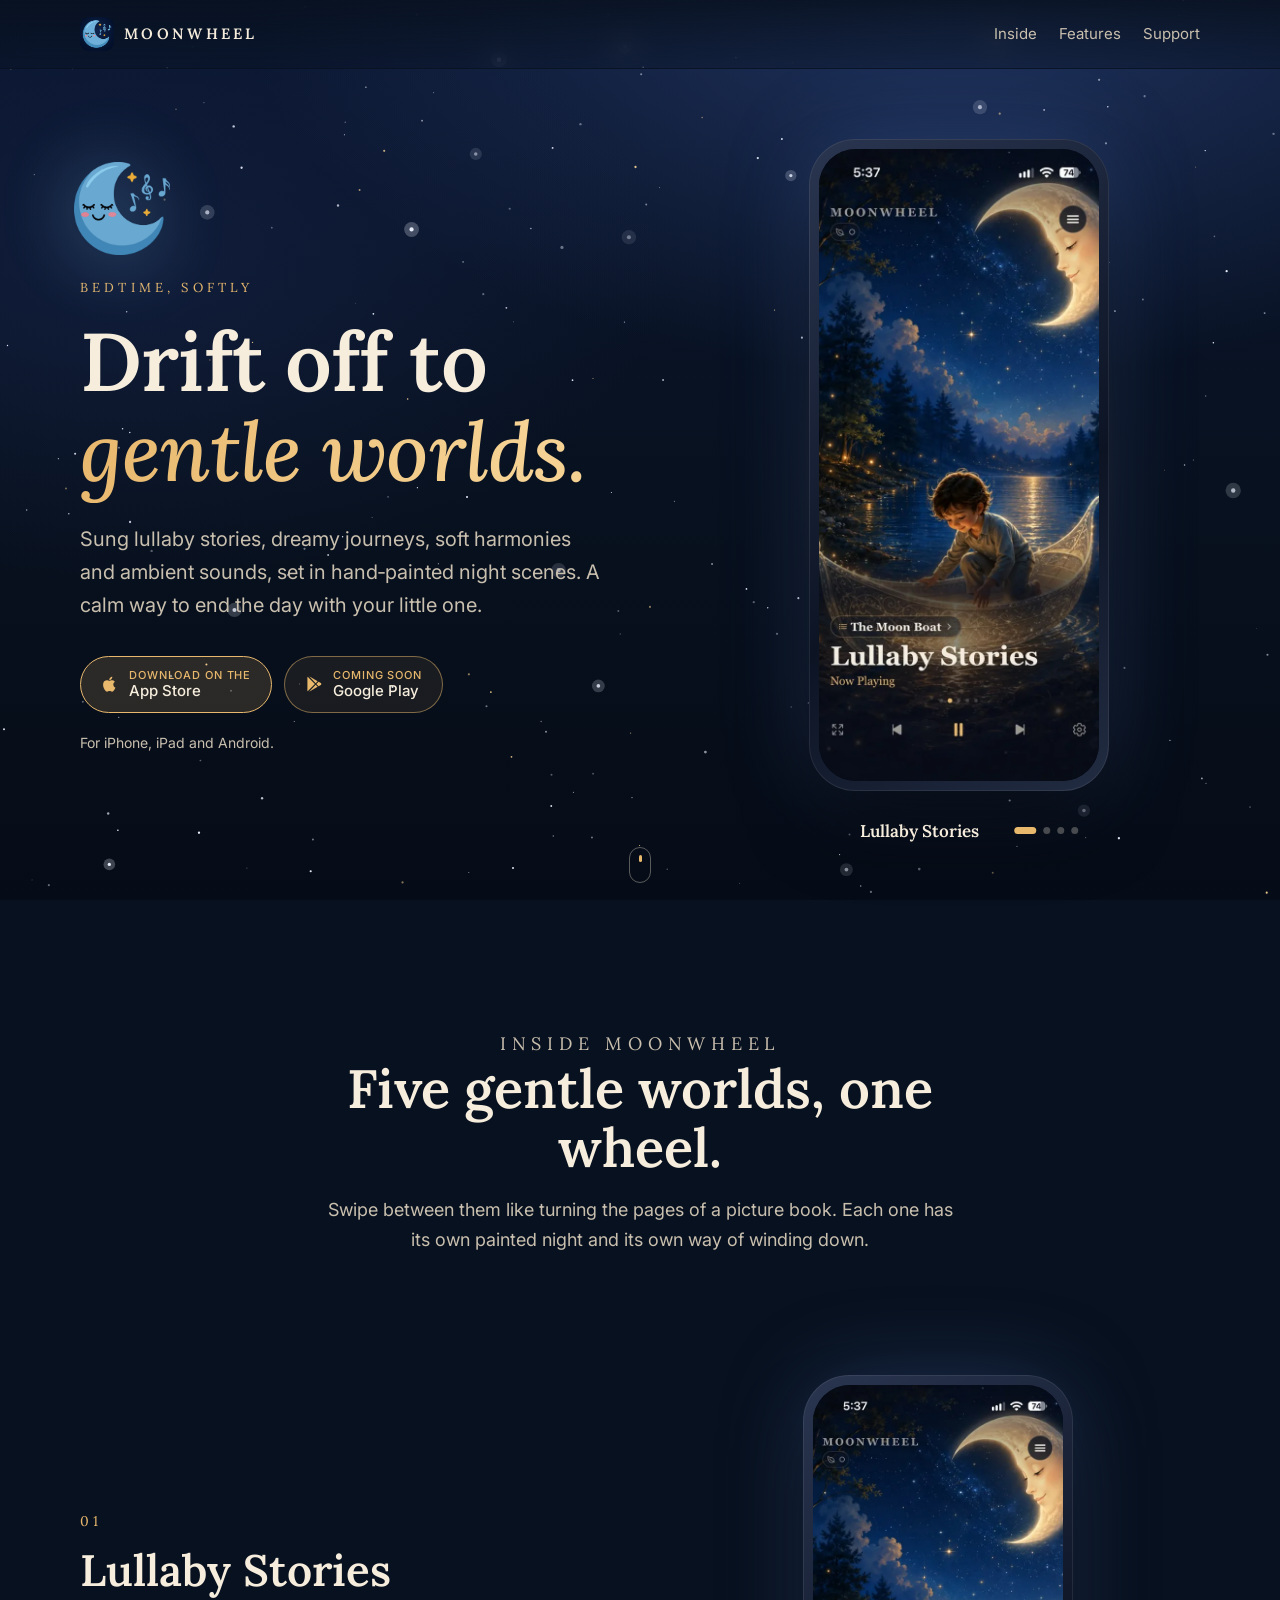
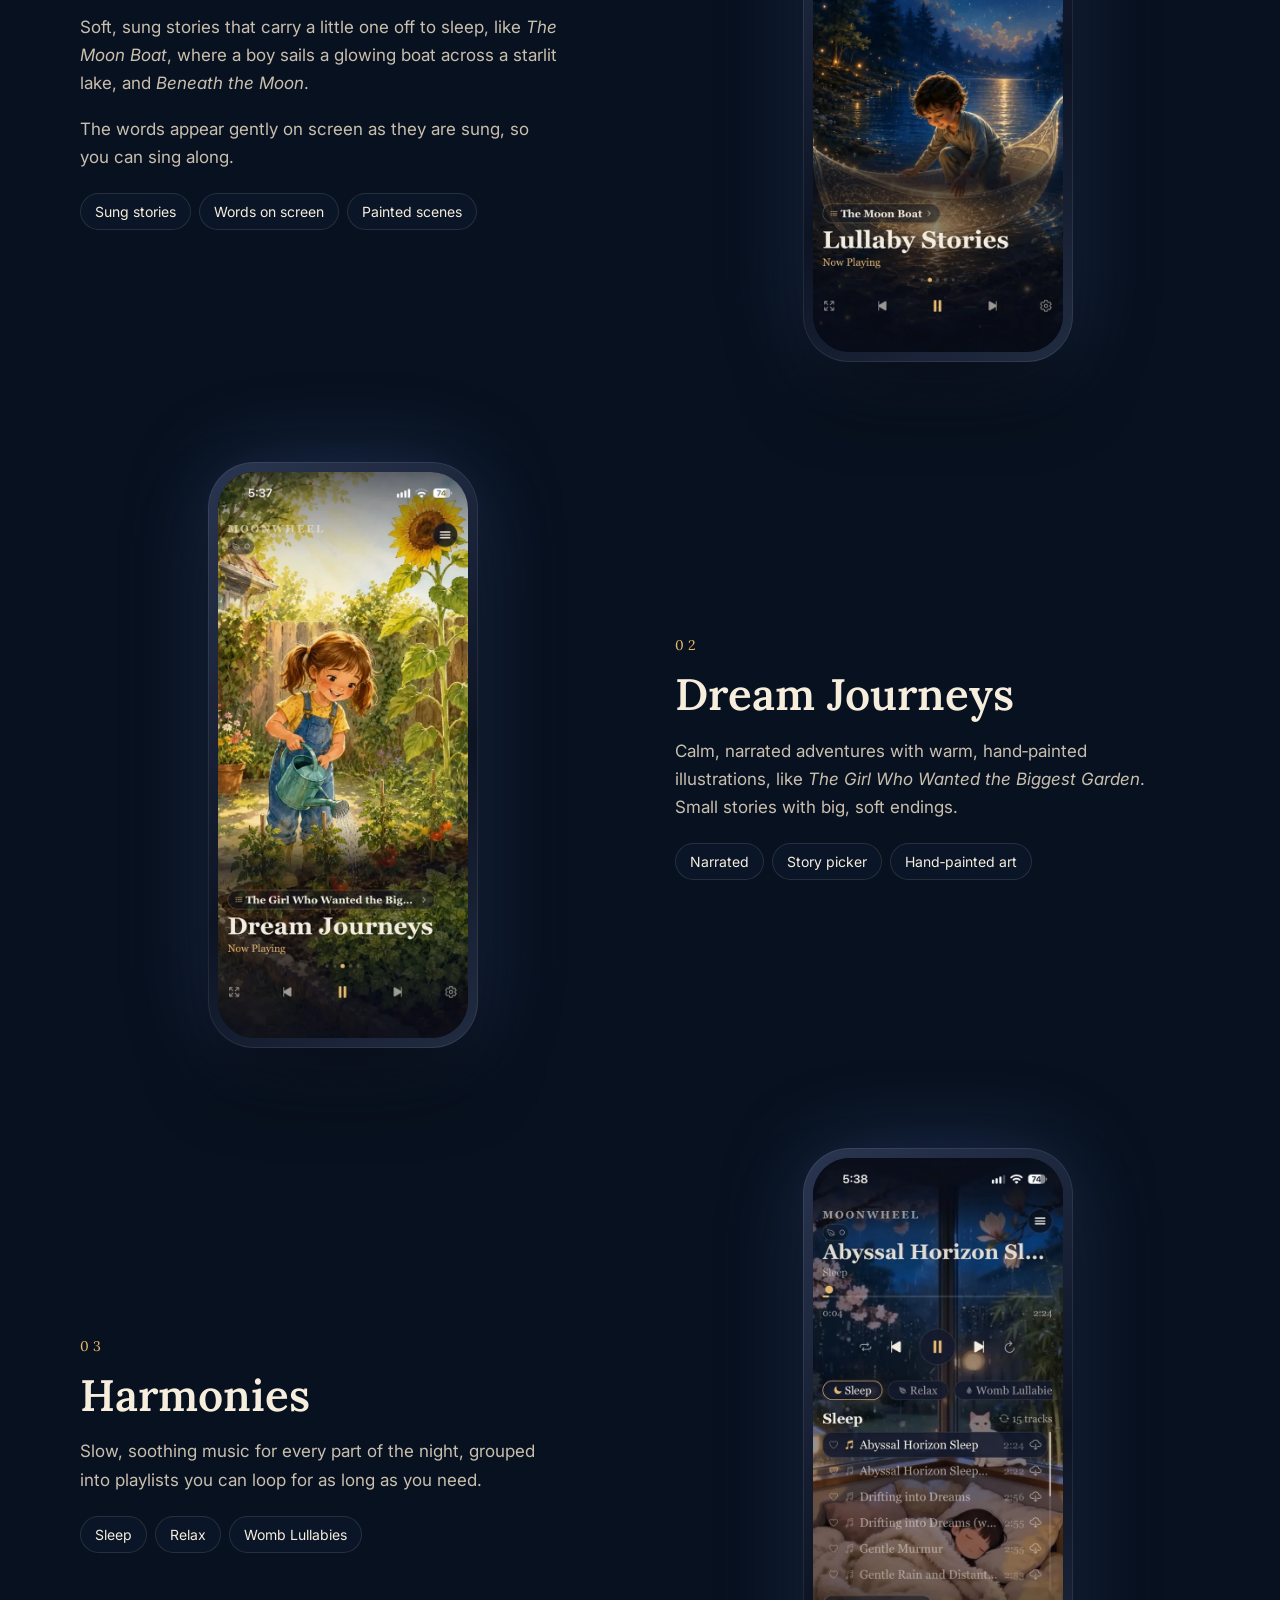
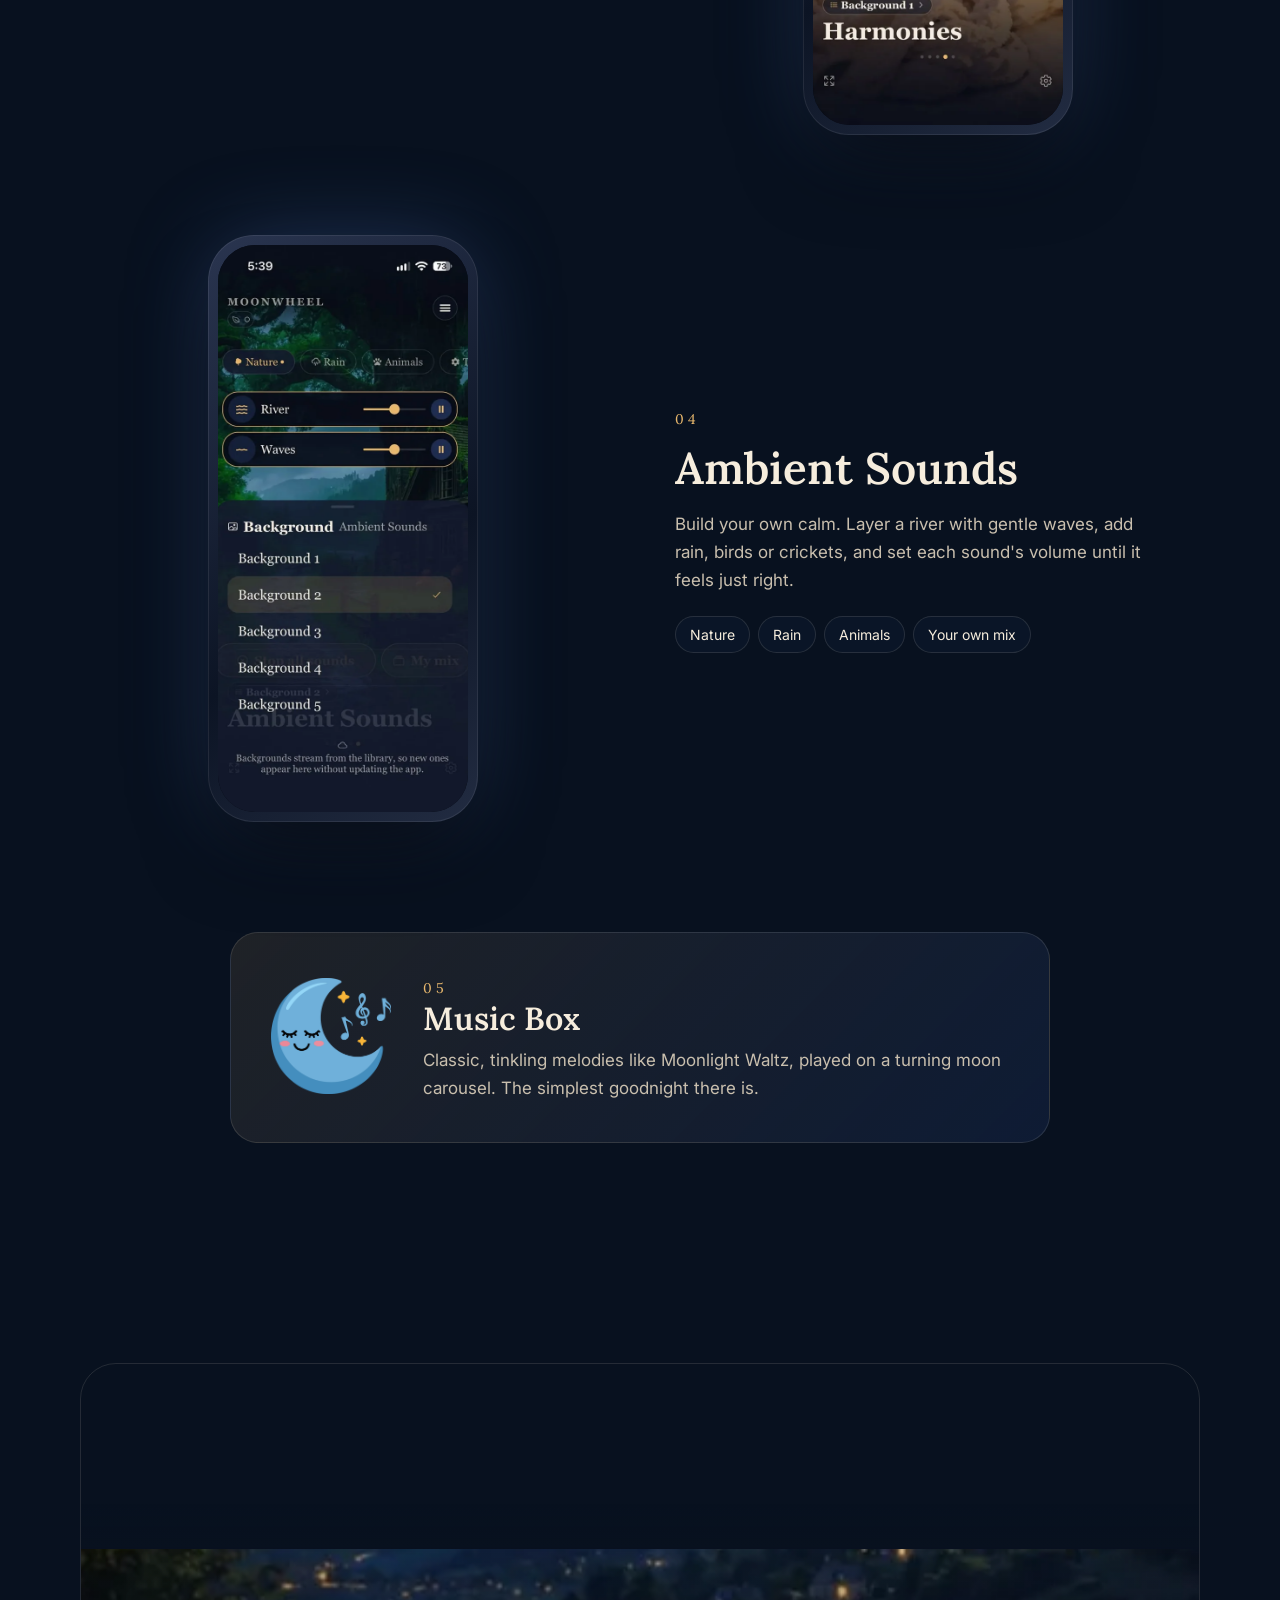
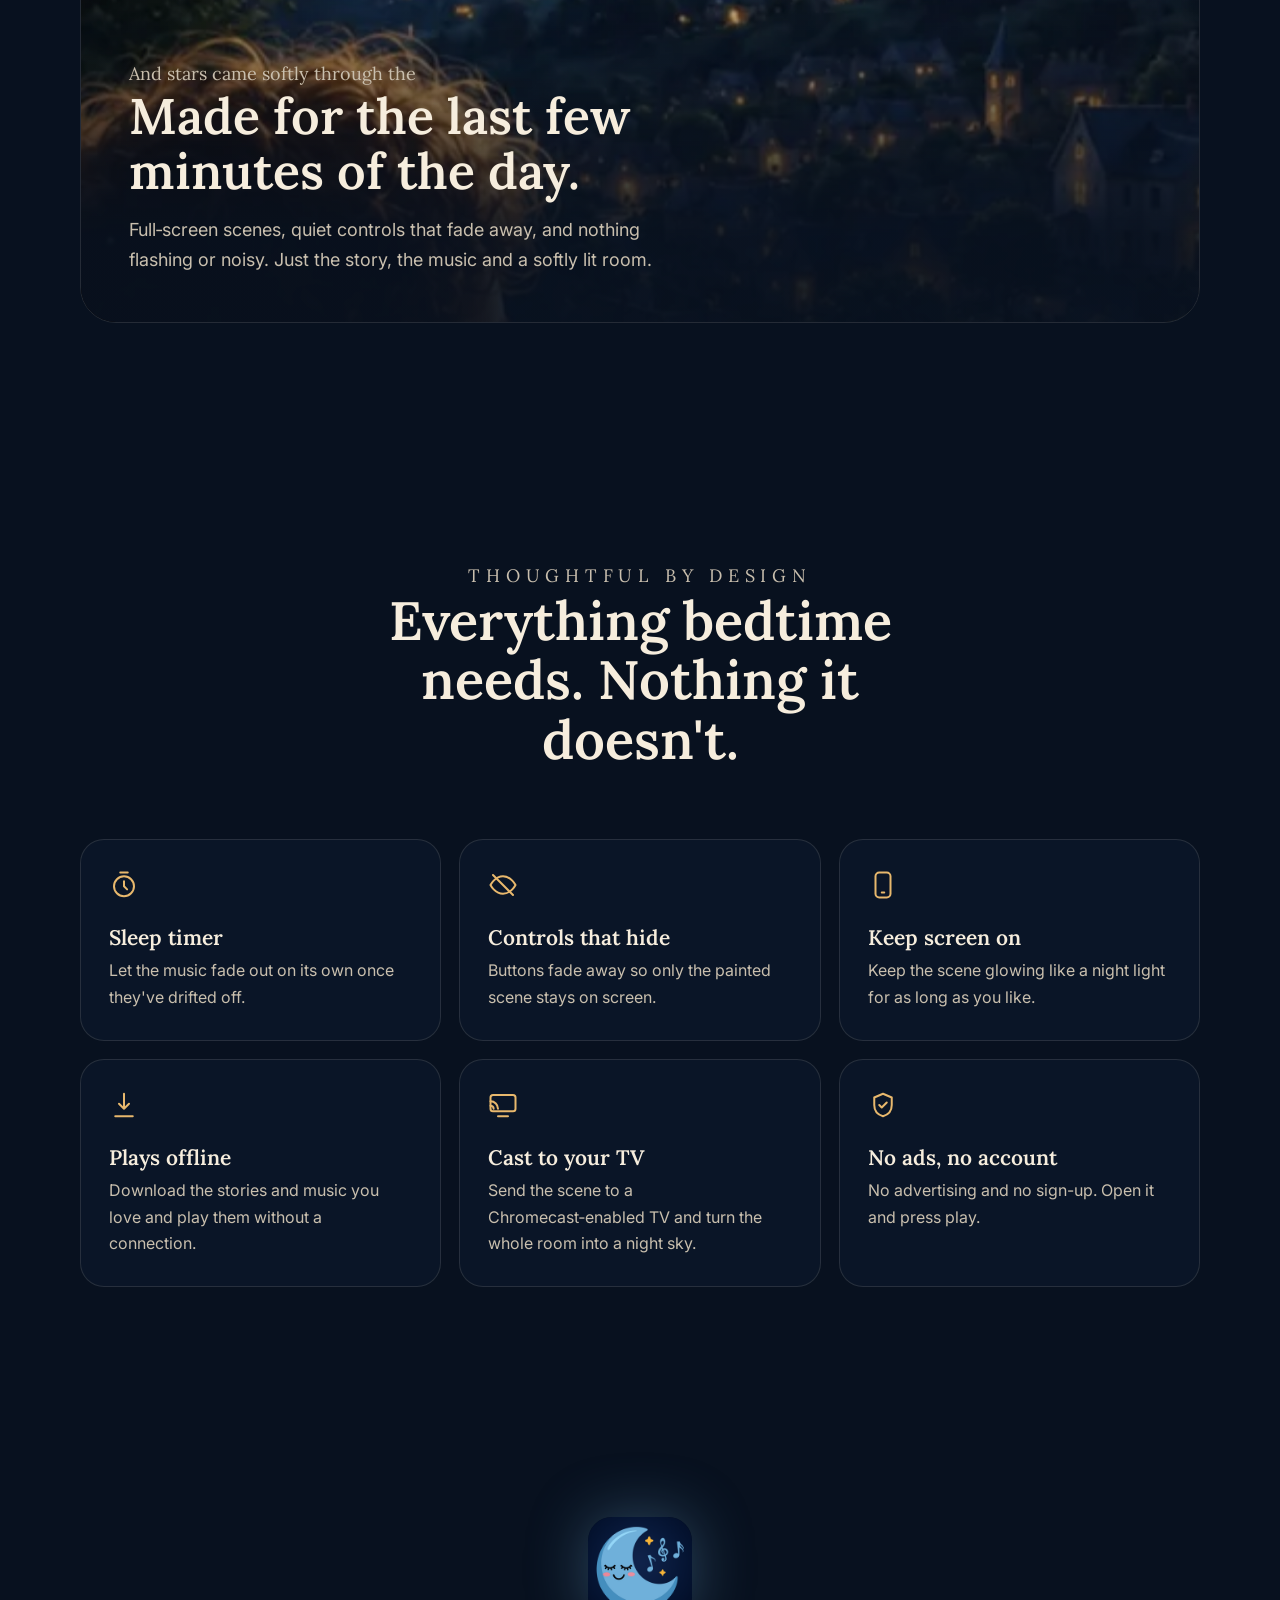
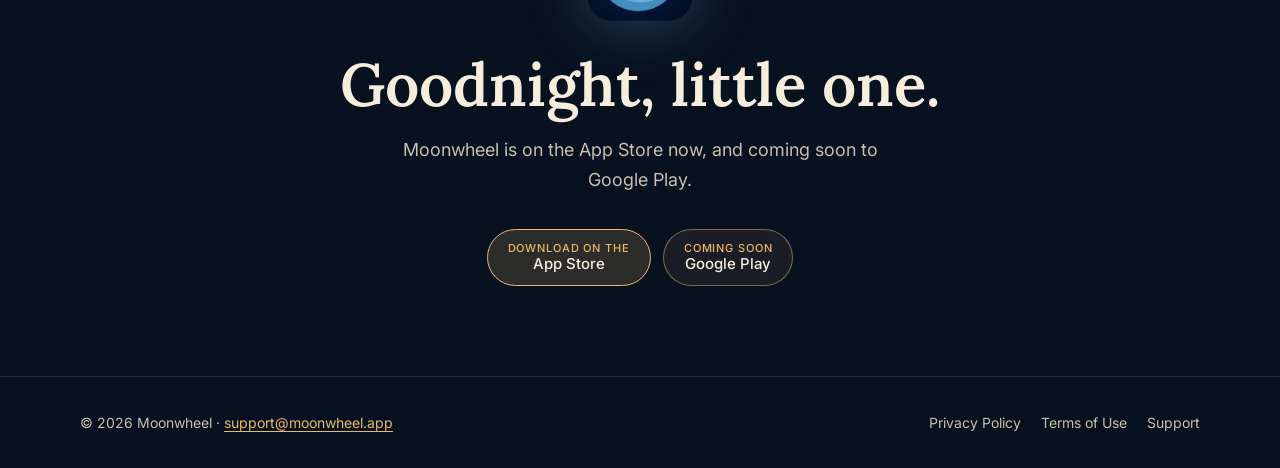
==== commit 4223d024: "Link the App Store: Moonwheel 1.0 is live on iOS The hero and closing App Store pills become real li" ====
--- a/index.html
+++ b/index.html
@@ -138,6 +138,9 @@
       font-weight: 500; font-size: 15px;
       text-decoration: none;
     }
+    a.store { background: rgba(232, 184, 109, 0.16); border-color: var(--gold); transition: background 0.2s ease, transform 0.2s ease; }
+    a.store:hover { background: rgba(232, 184, 109, 0.26); transform: translateY(-1px); }
+    a.store:focus-visible { outline: 2px solid var(--gold); outline-offset: 3px; }
     .store svg { width: 18px; height: 18px; fill: var(--gold); flex: none; }
     .store small { display: block; font-size: 11px; color: var(--gold); letter-spacing: 0.08em; text-transform: uppercase; line-height: 1.2; }
     .store span { line-height: 1.2; }
@@ -362,10 +365,10 @@
           <h1 id="hero-title" class="reveal d1">Drift off to <em>gentle&nbsp;worlds.</em></h1>
           <p class="lede reveal d2">Sung lullaby stories, dreamy journeys, soft harmonies and ambient sounds, set in hand‑painted night scenes. A calm way to end the day with your little one.</p>
           <div class="stores reveal d2">
-            <span class="store" aria-label="Coming soon on the App Store">
+            <a class="store" href="https://apps.apple.com/app/id6805182580" aria-label="Download Moonwheel on the App Store">
               <svg viewBox="0 0 24 24" aria-hidden="true"><path d="M16.4 12.6c0-2.4 2-3.6 2.1-3.7-1.2-1.7-3-1.9-3.6-2-1.5-.2-3 .9-3.8.9-.8 0-2-.9-3.3-.9-1.7 0-3.3 1-4.2 2.5-1.8 3.1-.5 7.7 1.3 10.2.9 1.2 1.9 2.6 3.2 2.6 1.3-.1 1.8-.8 3.3-.8s2 .8 3.3.8c1.4 0 2.3-1.3 3.1-2.5 1-1.4 1.4-2.8 1.4-2.9 0 0-2.8-1-2.8-4.2zM14 5.3c.7-.8 1.2-2 1-3.1-1 0-2.2.7-2.9 1.5-.6.7-1.2 1.9-1 3 1.1.1 2.2-.6 2.9-1.4z"/></svg>
-              <span><small>Coming soon</small>App Store</span>
-            </span>
+              <span><small>Download on the</small>App Store</span>
+            </a>
             <span class="store" aria-label="Coming soon on Google Play">
               <svg viewBox="0 0 24 24" aria-hidden="true"><path d="M3.6 2.3c-.3.3-.4.7-.4 1.2v17c0 .5.1.9.4 1.2l9.6-9.7-9.6-9.7zm10.6 10.7 2.7 2.7-11.4 6.5 8.7-9.2zm0-2L5.5 1.8l11.4 6.5-2.7 2.7zm3.9-1.9 3 1.7c.9.5.9 1.9 0 2.4l-3 1.7-3-2.9 3-2.9z"/></svg>
               <span><small>Coming soon</small>Google Play</span>
@@ -513,9 +516,9 @@
       <div class="wrap reveal">
         <img class="app-icon" src="assets/app-icon.png" alt="Moonwheel app icon" width="104" height="104">
         <h2>Goodnight, little one.</h2>
-        <p>Moonwheel is coming soon to the App Store and Google Play.</p>
+        <p>Moonwheel is on the App Store now, and coming soon to Google Play.</p>
         <div class="stores">
-          <span class="store"><span><small>Coming soon</small>App Store</span></span>
+          <a class="store" href="https://apps.apple.com/app/id6805182580" aria-label="Download Moonwheel on the App Store"><span><small>Download on the</small>App Store</span></a>
           <span class="store"><span><small>Coming soon</small>Google Play</span></span>
         </div>
       </div>
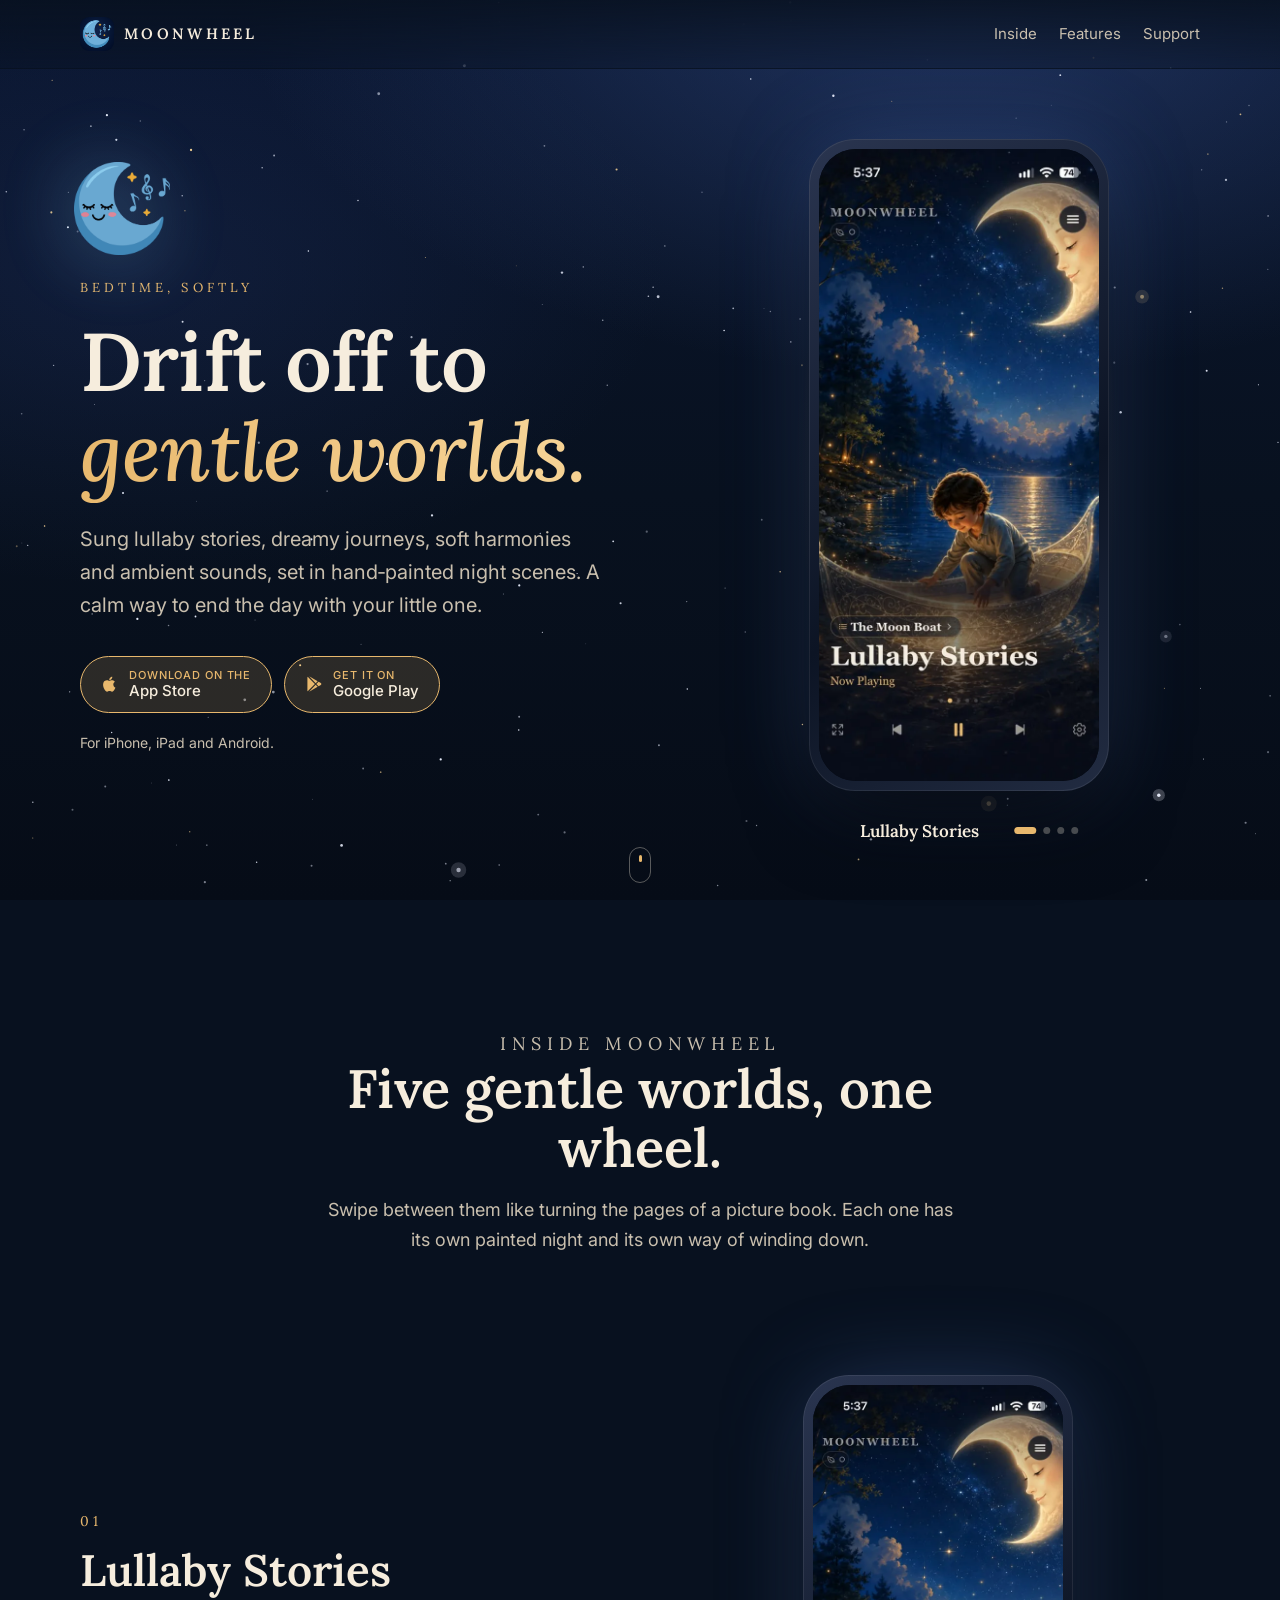
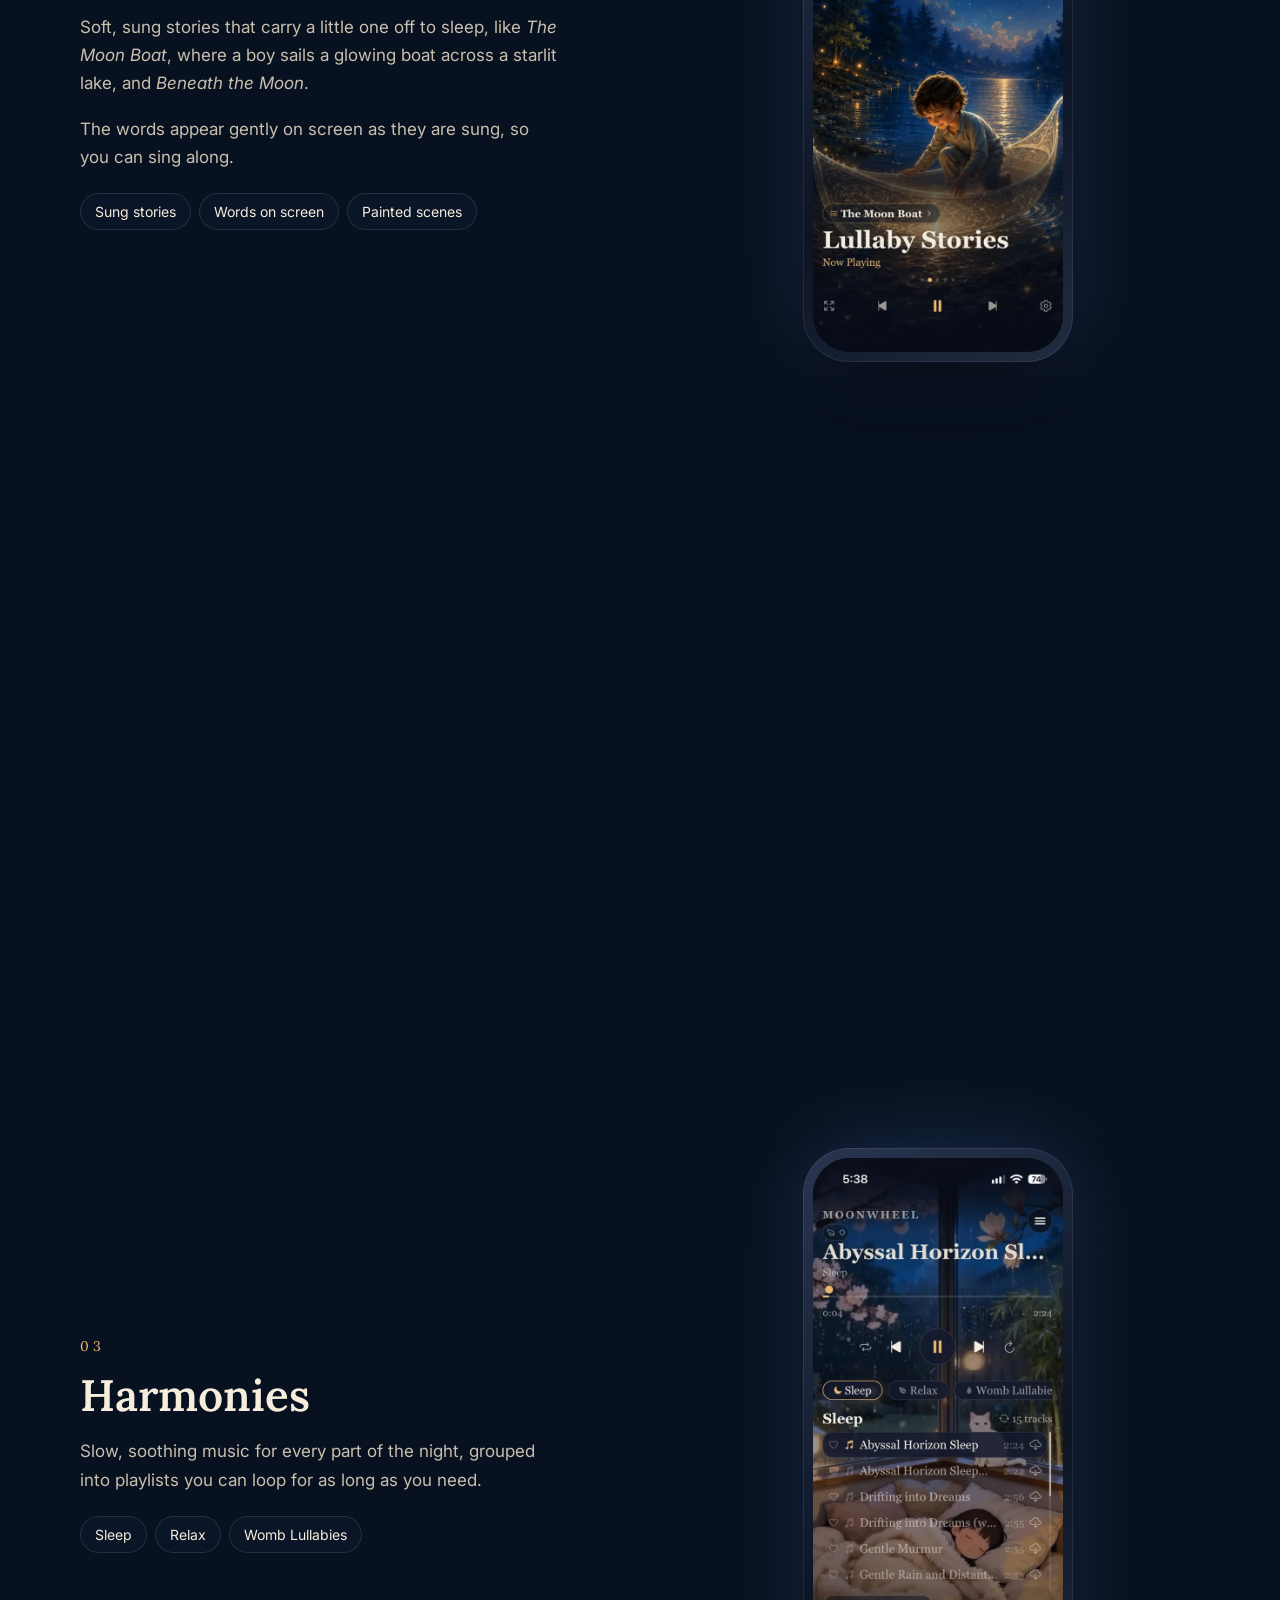
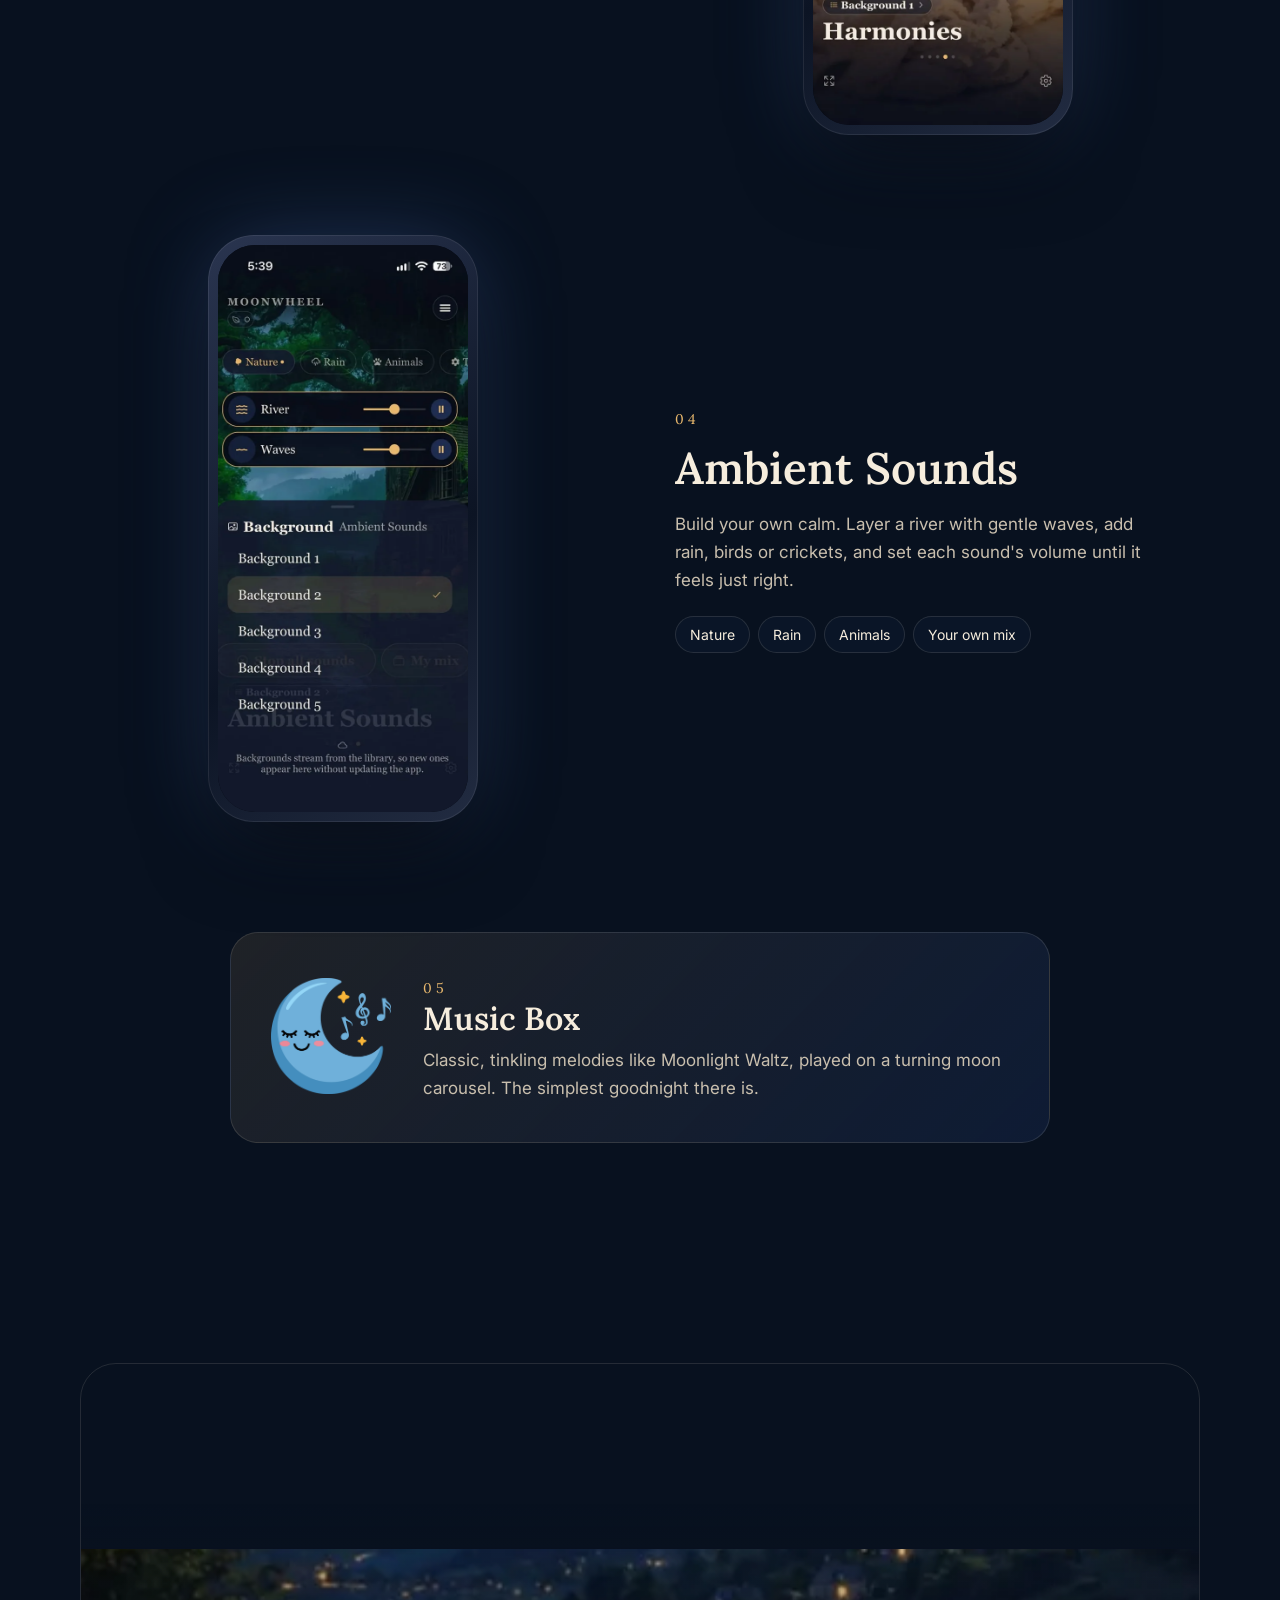
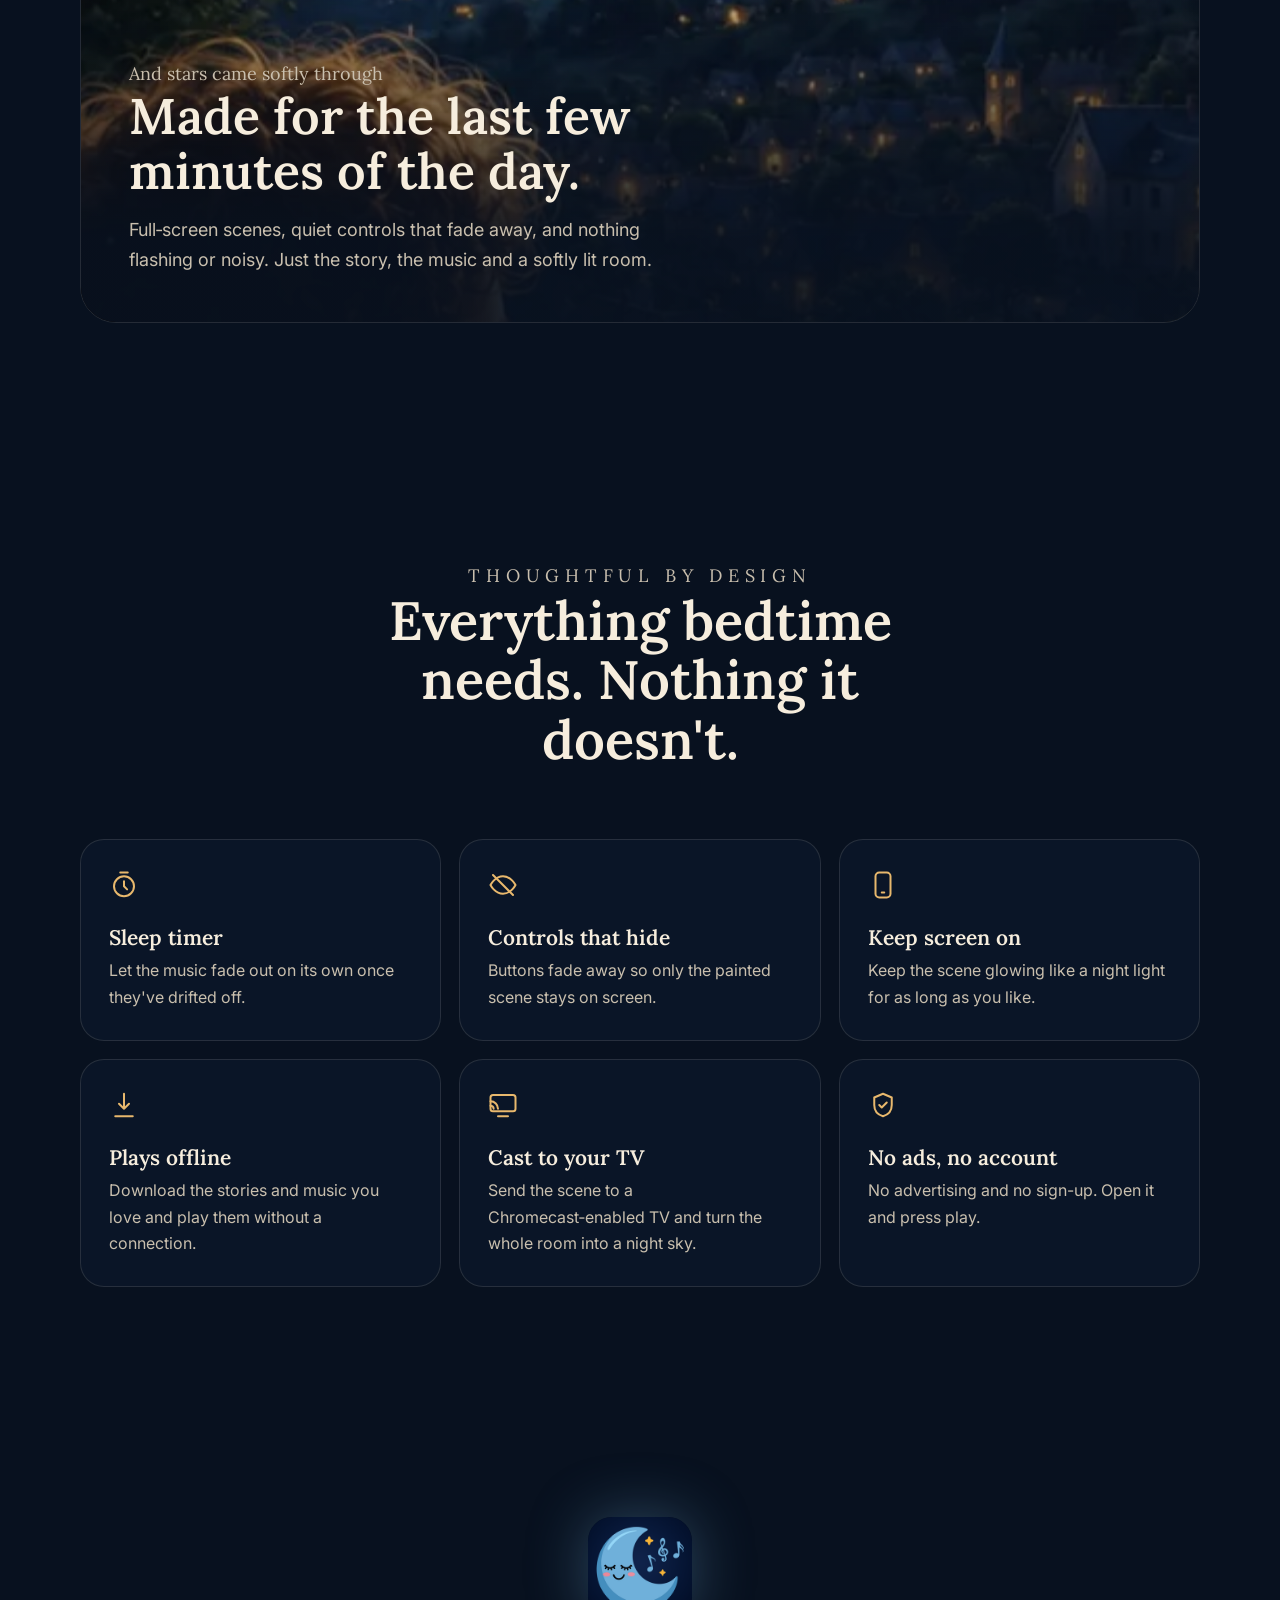
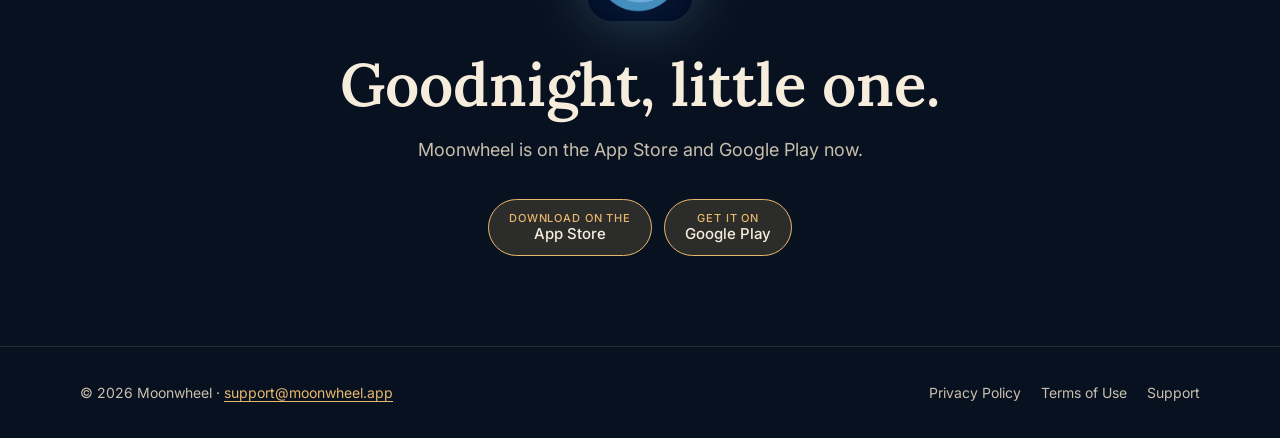
==== commit 51dd3437: "Link the Google Play buttons now that Moonwheel is live on Play Co-Authored-By: Claude Opus 5.5 <nor" ====
--- a/index.html
+++ b/index.html
@@ -369,10 +369,10 @@
               <svg viewBox="0 0 24 24" aria-hidden="true"><path d="M16.4 12.6c0-2.4 2-3.6 2.1-3.7-1.2-1.7-3-1.9-3.6-2-1.5-.2-3 .9-3.8.9-.8 0-2-.9-3.3-.9-1.7 0-3.3 1-4.2 2.5-1.8 3.1-.5 7.7 1.3 10.2.9 1.2 1.9 2.6 3.2 2.6 1.3-.1 1.8-.8 3.3-.8s2 .8 3.3.8c1.4 0 2.3-1.3 3.1-2.5 1-1.4 1.4-2.8 1.4-2.9 0 0-2.8-1-2.8-4.2zM14 5.3c.7-.8 1.2-2 1-3.1-1 0-2.2.7-2.9 1.5-.6.7-1.2 1.9-1 3 1.1.1 2.2-.6 2.9-1.4z"/></svg>
               <span><small>Download on the</small>App Store</span>
             </a>
-            <span class="store" aria-label="Coming soon on Google Play">
+            <a class="store" href="https://play.google.com/store/apps/details?id=com.moonwheel.app" aria-label="Get Moonwheel on Google Play">
               <svg viewBox="0 0 24 24" aria-hidden="true"><path d="M3.6 2.3c-.3.3-.4.7-.4 1.2v17c0 .5.1.9.4 1.2l9.6-9.7-9.6-9.7zm10.6 10.7 2.7 2.7-11.4 6.5 8.7-9.2zm0-2L5.5 1.8l11.4 6.5-2.7 2.7zm3.9-1.9 3 1.7c.9.5.9 1.9 0 2.4l-3 1.7-3-2.9 3-2.9z"/></svg>
-              <span><small>Coming soon</small>Google Play</span>
-            </span>
+              <span><small>Get it on</small>Google Play</span>
+            </a>
           </div>
           <p class="note reveal d2">For iPhone, iPad and Android.</p>
         </div>
@@ -516,10 +516,10 @@
       <div class="wrap reveal">
         <img class="app-icon" src="assets/app-icon.png" alt="Moonwheel app icon" width="104" height="104">
         <h2>Goodnight, little one.</h2>
-        <p>Moonwheel is on the App Store now, and coming soon to Google Play.</p>
+        <p>Moonwheel is on the App Store and Google Play now.</p>
         <div class="stores">
           <a class="store" href="https://apps.apple.com/app/id6805182580" aria-label="Download Moonwheel on the App Store"><span><small>Download on the</small>App Store</span></a>
-          <span class="store"><span><small>Coming soon</small>Google Play</span></span>
+          <a class="store" href="https://play.google.com/store/apps/details?id=com.moonwheel.app" aria-label="Get Moonwheel on Google Play"><span><small>Get it on</small>Google Play</span></a>
         </div>
       </div>
     </section>
